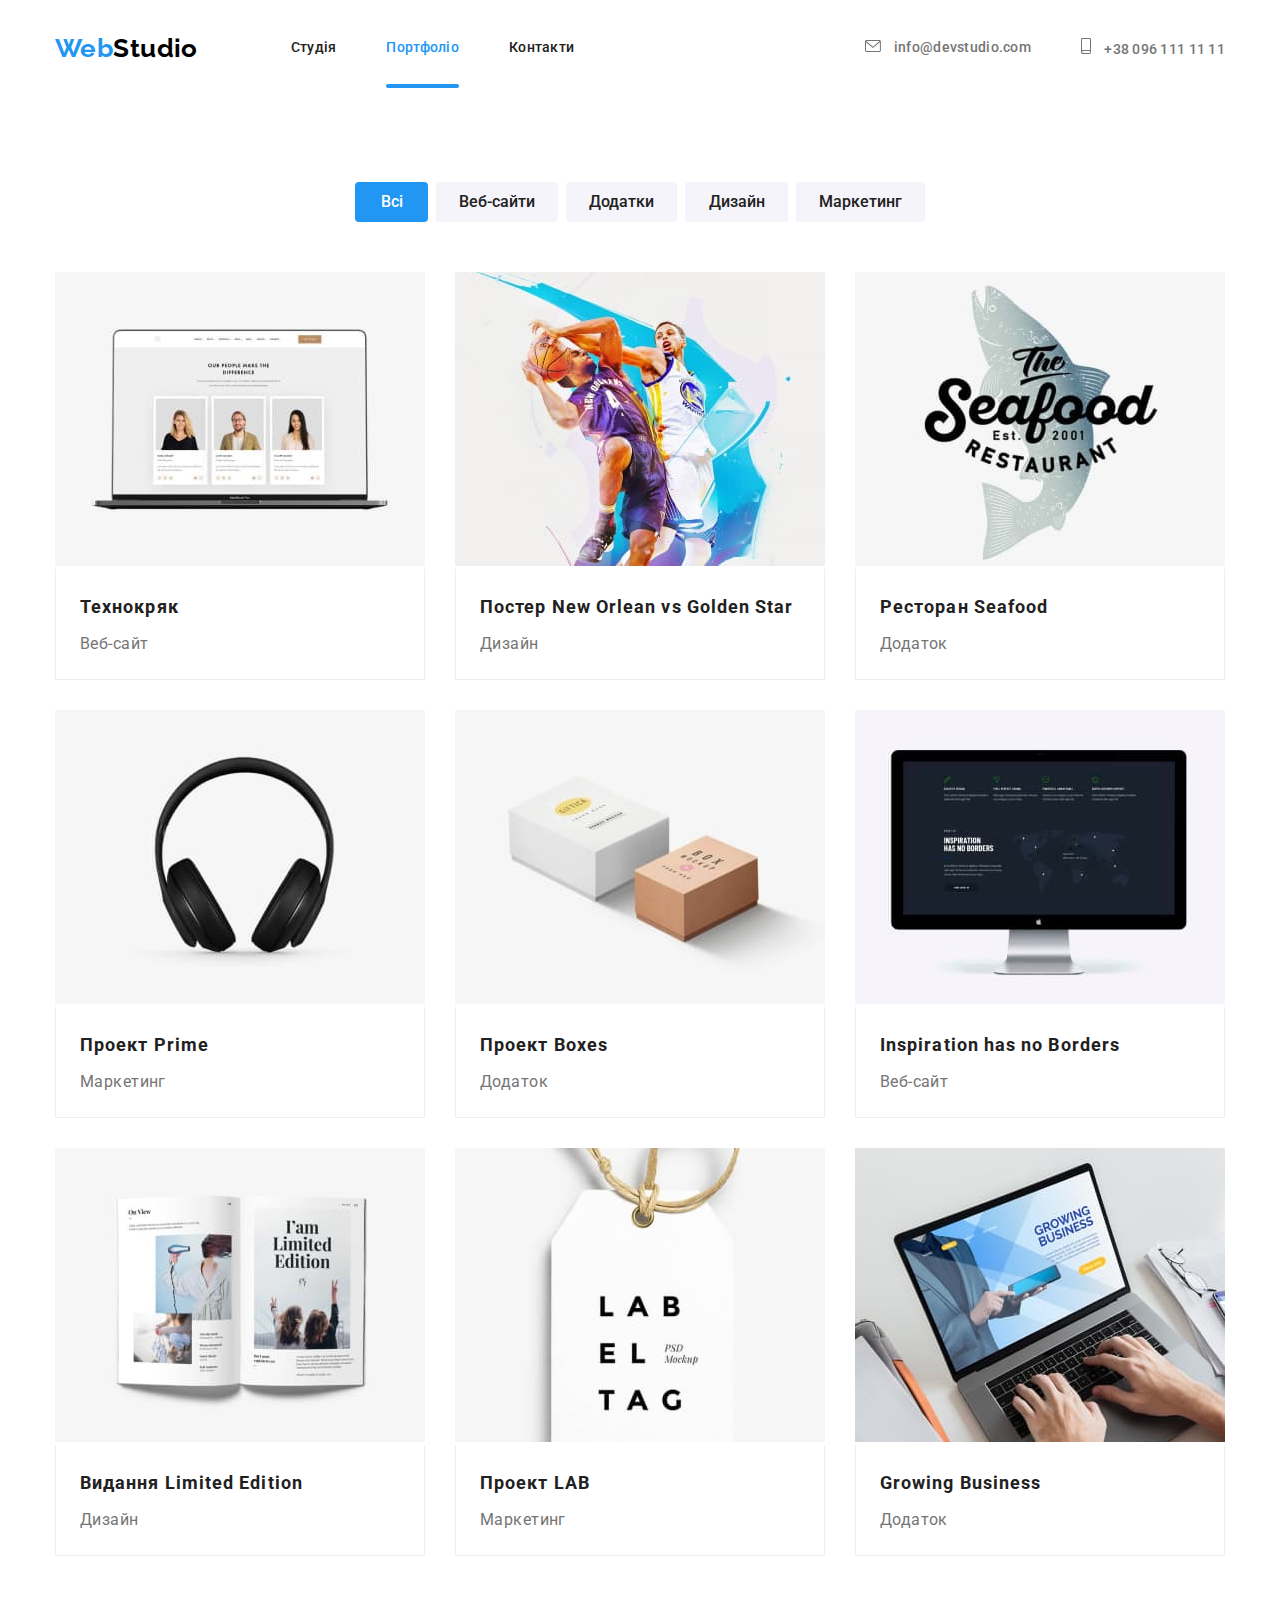
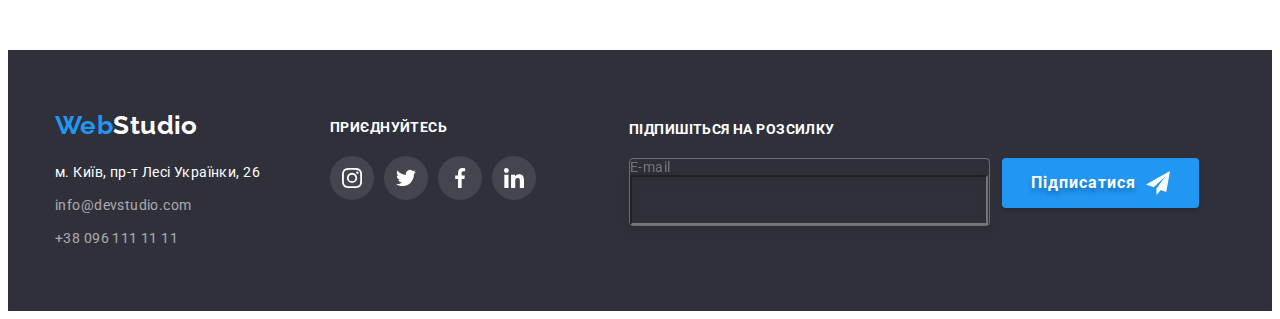
==== portfolio.html @ 0f2f39f7 "add 07_22_07_22" ====
<!DOCTYPE html>
<html lang="uk">
<head>
    <meta charset="UTF-8">
    <meta http-equiv="X-UA-Compatible" content="IE=edge">
    <meta name="viewport" content="width=device-width, initial-scale=1.0">
    <meta name="description" content="Работы нашей веб-студии">
    <title>Портфолiо</title>
    <link rel="preconnect" href="https://fonts.googleapis.com">
    <link rel="preconnect" href="https://fonts.gstatic.com" crossorigin>
    <link href="https://fonts.googleapis.com/css2?family=Raleway:wght@700&family=Roboto:wght@400;500;700;900&display=swap"
        rel="stylesheet">
    <link rel="stylesheet" href="https://cdnjs.cloudflare.com/ajax/libs/modern-normalize/1.1.0/modern-normalize.min.css"
        integrity="sha512-wpPYUAdjBVSE4KJnH1VR1HeZfpl1ub8YT/NKx4PuQ5NmX2tKuGu6U/JRp5y+Y8XG2tV+wKQpNHVUX03MfMFn9Q=="
        crossorigin="anonymous" referrerpolicy="no-referrer" />
    <link rel="stylesheet" href="./css/styles.css">
</head>

<body>
    <!--header-->
    <header class="page-header">
        <!-- Nav -->
        <div class="header-container container main-nav">
            <nav class="main-nav">
                <a href="./index.html" class="logo">Web<span class="accent">Studio</span></a>
                <ul class="site list">
                    <li class="nav-item"><a href="./index.html" class="nav-link">Студія</a></li>
                    <li class="nav-item"><a href="" class="nav-link current">Портфоліо</a></li>
                    <li class="nav-item"><a href="" class="nav-link">Контакти</a></li>
                </ul>
            </nav>
            <ul class="contact list">
                <li class="contact-item">
                    <a href="mailto:info@devstudio.com" class="contact-link">
                        <svg class="icon-envelope" width="16" height="12">
                            <use href="./image/icons.svg#envelope"></use>
                        </svg>
                        info@devstudio.com
                    </a>
                </li>
                <li class="contact-item">
                    <a href="tel:+380961111111" class="contact-link">
                        <svg class="icon-smartphone" width="10" height="16">
                            <use href="./image/icons.svg#smartphone"></use>
                        </svg>
                        +38 096 111 11 11
                    </a>
                </li>
            </ul>
        </div>
    </header>
    <!--main-->
    <main>
        <section class="section projects">
            <div class="container">
            <h1 class="section__title visually-hidden">Hаші проекти</h1>
            <!--filter-->
            <ul class="project-filter list">
                <li class="button-item">
                    <button class="primary-button" type="button">Всі</button>
                </li>
                <li class="button-item">
                    <button class="secondary-button" type="button">Веб-сайти</button>
                </li>
                <li class="button-item">
                    <button class="secondary-button" type="button">Додатки</button>
                </li>
                <li class="button-item">
                    <button class="secondary-button" type="button">Дизайн</button>
                </li>
                <li class="button-item">
                    <button class="secondary-button" type="button">Маркетинг</button>
                </li>
            </ul>
            <!--our projects-->
            <ul class="project list">
                <li class="project-item">
                    <div class="project-item-trum">                        
                        <img src="./image/project1.jpg" alt="project1" width="370" height="294">
                        <p class="project-item-overlay">Ресурс пропонує комплексні пропозиції з різним рівнем функціоналу та сервісів. Все це
                            дозволить відвідувачу отримати
                            вичерпні відомості про компанію чи приватну особу.</p>
                    </div>                    
                    <div class="project-content">
                        <h2 class="project-name">Технокряк</h2>
                        <p class="project-position">Веб-сайт</p>
                    </div>
                </li>
                <li class="project-item">
                    <div class="project-item-trum">
                    <img src="./image/project2.jpg" alt="project2" width="370" height="294">
                    <p class="project-item-overlay">Ресурс пропонує комплексні пропозиції з різним рівнем функціоналу та сервісів. Все це
                        дозволить відвідувачу отримати
                        вичерпні відомості про компанію чи приватну особу.</p>
                    </div>
                    <div class="project-content">
                        <h2 class="project-name">Постер New Orlean vs Golden Star</h2>
                        <p class="project-position">Дизайн</p>
                    </div>
                </li>
                <li class="project-item">
                    <div class="project-item-trum">
                    <img src="./image/project3.jpg" alt="project3" width="370" height="294">
                    <p class="project-item-overlay">Ресурс пропонує комплексні пропозиції з різним рівнем функціоналу та сервісів. Все це
                        дозволить відвідувачу отримати
                        вичерпні відомості про компанію чи приватну особу.</p>
                    </div>
                    <div class="project-content">
                        <h2 class="project-name">Ресторан Seafood</h2>
                        <p class="project-position">Додаток</p>
                    </div>
                </li>
                <li class="project-item">
                    <div class="project-item-trum">
                    <img src="./image/project4.jpg" alt="project4" width="370" height="294">
                    <p class="project-item-overlay">Ресурс пропонує комплексні пропозиції з різним рівнем функціоналу та сервісів. Все це
                        дозволить відвідувачу отримати
                        вичерпні відомості про компанію чи приватну особу.</p>
                    </div>
                    <div class="project-content">
                        <h2 class="project-name">Проект Prime</h2>
                        <p class="project-position">Маркетинг</p>
                    </div>
                </li>
                <li class="project-item">
                    <div class="project-item-trum">
                    <img src="./image/project5.jpg" alt="project5" width="370" height="294">
                    <p class="project-item-overlay">Ресурс пропонує комплексні пропозиції з різним рівнем функціоналу та сервісів. Все це
                        дозволить відвідувачу отримати
                        вичерпні відомості про компанію чи приватну особу.</p>
                    </div>
                    <div class="project-content">
                        <h2 class="project-name">Проект Boxes</h2>
                        <p class="project-position">Додаток</p>
                    </div>
                </li>
                <li class="project-item">
                    <div class="project-item-trum">
                    <img src="./image/project6.jpg" alt="project6" width="370" height="294">
                    <p class="project-item-overlay">Ресурс пропонує комплексні пропозиції з різним рівнем функціоналу та сервісів. Все це
                        дозволить відвідувачу отримати
                        вичерпні відомості про компанію чи приватну особу.</p>
                    </div>
                    <div class="project-content">
                        <h2 class="project-name">Inspiration has no Borders</h2>
                        <p class="project-position">Веб-сайт</p>
                    </div>
                </li>
                <li class="project-item">
                    <div class="project-item-trum">
                    <img src="./image/project7.jpg" alt="project7" width="370" height="294">
                    <p class="project-item-overlay">Ресурс пропонує комплексні пропозиції з різним рівнем функціоналу та сервісів. Все це
                        дозволить відвідувачу отримати
                        вичерпні відомості про компанію чи приватну особу.</p>
                    </div>
                    <div class="project-content">
                        <h2 class="project-name">Видання Limited Edition</h2>
                        <p class="project-position">Дизайн</p>
                    </div>
                </li>
                <li class="project-item">
                    <div class="project-item-trum">
                    <img src="./image/project8.jpg" alt="project8" width="370" height="294">
                    <p class="project-item-overlay">Ресурс пропонує комплексні пропозиції з різним рівнем функціоналу та сервісів. Все це
                        дозволить відвідувачу отримати
                        вичерпні відомості про компанію чи приватну особу.</p>
                    </div>
                    <div class="project-content">
                        <h2 class="project-name">Проект LAB</h2>
                        <p class="project-position">Маркетинг</p>
                    </div>
                </li>
                <li class="project-item">
                    <div class="project-item-trum">
                    <img src="./image/project9.jpg" alt="project9" width="370" height="294">
                    <p class="project-item-overlay">Ресурс пропонує комплексні пропозиції з різним рівнем функціоналу та сервісів. Все це
                        дозволить відвідувачу отримати
                        вичерпні відомості про компанію чи приватну особу.</p>
                    </div>
                    <div class="project-content">
                        <h2 class="project-name">Growing Business</h2>
                        <p class="project-position">Додаток</p>
                    </div>
                </li>
            </ul>
            </div>
        </section>
    </main>
    <!--footer-->
    <footer class="footer">
        <div class="container footer-content">
            <div class="address-aside">
                <a href="./index.html" class="logo">Web<span class="accent current">Studio</span></a>
                <address class="address-info">
                    <ul class="address list">
                        <li class="address-item"><a href="https://goo.gl/maps/piqngm7oDQpEDh6u6" class="address-link"
                                target="_blank" rel="noopener nofollow noreferrer">м. Київ, пр-т Лесі Українки, 26</a></li>
                        <li class="address-item"><a href="mailto:info@devstudio.com"
                                class="address-link current">info@devstudio.com</a>
                        </li>
                        <li class="address-item"><a href="tel:+380961111111" class="address-link current">+38 096 111 11
                                11</a></li>
                    </ul>
                </address>
            </div>
            <div class="cummon">
                <h2 class="cummon-name">приєднуйтесь</h2>
                <ul class="cummon-social list">
                    <li class="cummon-social-item">
                        <a class="cummon-social-link" href="">
                            <svg class="cummon-social-icon" width="20" height="20">
                                <use href="./image/icons.svg#instagram"></use>
                            </svg>
                        </a>
                    </li>
                    <li class="cummon-social-item">
                        <a class="cummon-social-link" href="">
                            <svg class="cummon-social-icon" width="20" height="20">
                                <use href="./image/icons.svg#twitter"></use>
                            </svg>
                        </a>
                    </li>
                    <li class="cummon-social-item">
                        <a class="cummon-social-link" href="">
                            <svg class="cummon-social-icon" width="20" height="20">
                                <use href="./image/icons.svg#facebook"></use>
                            </svg>
                        </a>
                    </li>
                    <li class="cummon-social-item">
                        <a class="cummon-social-link" href="">
                            <svg class="cummon-social-icon" width="20" height="20">
                                <use href="./image/icons.svg#linkedin"></use>
                            </svg>
                        </a>
                    </li>
                </ul>
            </div>
            <div class="news-subscription-form">
                <h2 class="news-subscription-title">Підпишіться на розсилку</h2>
                <div class="news-subscription-area">
                    <label class="news-subscription-field">
                        <span class="news-subscription-name">E-mail</span>
                        <input class="news-subscription-input" type="text" name="user-mail" placeholder=" " required>
                    </label>
                    <button class="news-subscription-btn" type="submit">Підписатися
                        <svg class="news-subscription-icon" width="24" height="24">
                            <use href="./image/icons.svg#send"></use>
                        </svg>
                    </button>
                </div>
            </div>
        </div>
    </footer>
</body>

</html>
---- css/styles.css ----
/* цвет основного текста #757575 */
/* вторичный цвет #212121*/
/* акцент #2196F3 */

/* белый #FFFFFF */
/* белый вторичный rgba(255, 255, 255, 0.6) */

/* первичный шрифт Roboto 400 500 700 900 */
/* вторичный шрифт Raleway 700*/


:root {
    --primari-text-color: #757575;
    --title-text-color: #212121;
    --accent-color: #2196F3;
    --primary-white-color: #FFFFFF;
    --secondary-white-color: rgba(255, 255, 255, 0.6);
    --anim-slov: 250ms cubic-bezier(0.4, 0, 0.2, 1);
}

body {
    background-color: var(--primary-white-color);
    color: var(--primari-text-color);

    font-family: Roboto, sans-serif;
    font-size: 14px;
    letter-spacing: 0.03em;
}

html {
    box-sizing: border-box;
}

*,
*::after,
*::before {
    box-sizing: inherit;
}

/* Утилиты */

.list {
    margin: 0;
    padding: 0;
    list-style: none;
}

.visually-hidden {
    position: absolute;
    width: 1px;
    height: 1px;
    margin: -1px;
    border: 0;
    padding: 0;
    white-space: nowrap;
    clip-path: inset(100%);
    clip: rect(0 0 0 0);
    overflow: hidden;
}

.container {
    margin-left: auto;
    margin-right: auto;
    width: 1200px;
    padding-left: 15px;
    padding-right: 15px;
    /* outline: 1px solid red;     */
}

.img {
    display: block;
    max-width: 100%;
    height: auto;
}        


/* Header */

/* Logo */

.logo {
    color: var(--accent-color);
    font-family: Raleway, sans-serif;
    
    font-weight: 700;
    font-size: 26px;
    line-height: 1.19;
    text-decoration: none;
}

.accent {
    color: #000000;
}

.accent.current {
    color: var(--primary-white-color); 
}

/* Nav, contact */

.main-nav {
    display: flex;
    align-items: center;
}

.site.list {
    display: flex;   
    margin-left: 93px;
}

.contact.list {
    display: flex;
    margin-left: auto;
}

.contact-item {
    display: flex;
    align-items: center;
}

.site.list .nav-item + .nav-item,
.contact.list .contact-item + .contact-item {
    margin-left: 50px;
}

/* .site.list .nav-item:not(:last-child) {
    margin-right: 50px;
} */

.nav-link {
    display: block;
    position: relative;
    color: var(--title-text-color);
    
    font-weight: 500;
    line-height: 1.14;
    letter-spacing: 0.02em;
    text-decoration: none;

    padding-top: 32px;
    padding-bottom: 32px;
}

.nav-link.current {
    color: var(--accent-color);

    transition: color var(--anim-slov);
}

.nav-link.current::after {
    position: absolute;
    content: "";
    display: block;

    width: 100%;
    height: 4px;
    left: 0;
    bottom: 0;
    background-color: var(--accent-color);
    border-radius: 4px;
}

.contact-link {
    color: var(--primari-text-color);
    font-weight: 500;
    line-height: 1.14;
    letter-spacing: 0.02em;
    text-decoration: none;

    transition: color var(--anim-slov);
}

.icon-envelope {
    display: inline-block;
    fill: currentColor;
    margin-right: 10px;
}

.icon-smartphone {
    display: inline-block;
    fill: currentColor;
    margin-right: 10px;
}

.nav-link:hover,
.nav-link:focus,
.contact-link:hover,
.contact-link:focus {
    color: var(--accent-color);
} 


/* Styles from index.html */
/* Hero */

.hero {
    padding: 200px 0;
}

.hero__title {
    margin-top: 0;
    margin-bottom: 30px;
    margin-left: auto;
    margin-right: auto;
    width: 696px;
    text-align: center;

    color: var(--primary-white-color);   
    font-weight: 900;
    font-size: 44px;
    line-height: 1.36;
    
    letter-spacing: 0.06em;
    text-transform: uppercase;
}

.hero__overlay {
    max-width: 1600px;
    height: 600px;
    margin-left: auto;
    margin-right: auto;
    background-image: url("../image/overlay.png"), url("../image/hero.jpg"), url("../image/bg.png");
    border: 1px solid #000000;
    box-shadow: 0px 4px 4px rgba(0, 0, 0, 0.25);
}

.hero__btn {
    margin-left: auto;
    margin-right: auto;
    border-radius: 4px;
    padding: 10px 32px;
    border: 1px solid transparent;

    background-color: var(--accent-color);
    color: var(--primary-white-color);
    font-family: inherit;
    cursor: pointer;

    font-weight: 700;
    font-size: 16px;
    line-height: 1.88;
    display: flex;
    align-items: center;
    letter-spacing: 0.06em;
}

/* Sections */

.section {
    padding-top: 94px;
    padding-bottom: 94px;
}

.section__title {
    margin-top: 0;
    margin-bottom: 50px;
    color: var(--title-text-color);

    font-weight: 700;
    font-size: 36px;
    line-height: 1.17;
    text-align: center;
}

/* Features */

.feature__list {
    display: flex;
    gap: 30px;
}

.feature__list-item {
    width: calc((100% - 3 * 30px) / 4);
}

.feature__list-card {
    background-color: #F5F4FA;
    border-radius: 4px;
    width: 270px;
    height: 120px;
    display: flex;
    justify-content: center;
    align-items: center;    
}

.feature__list-name {
    margin: 0;
    margin-top: 30px;
    margin-bottom: 10px;
        
    color: var(--title-text-color);
    
    font-size: 14px;
    line-height:1.14;
    text-transform: uppercase;
}

.feature__list-text {
    margin-top: 0;
    margin-bottom: 0;

    line-height: 1.71;
}

/* Our work */

.works {
    padding-top: 0;
}

.works__list {
    display: flex;
}

.works__list-item {
    position: relative;
    overflow: hidden;
    width: 370px;
    margin-right: 30px;
}

.works__list-item:nth-child(3n) {
    margin-right: 0;
}

.works__list-label {
    position: absolute;
    font-weight: 700;
    font-size: 14px;
    text-align: center;
    letter-spacing: 0.03em;
    text-transform: uppercase;
    color: var(--primary-white-color);

    background-color: rgba(47, 48, 58, 0.8);
    padding-top: 27px;
    padding-bottom: 27px;


    margin: 0;
    bottom: 0;
    left: 0;
    width: 100%;
}

/* Our team */

.teams__list-item {
    background-color: var(--primary-white-color);
}

.teams__list-cards {
    box-shadow: 0px 1px 3px rgba(0, 0, 0, 0.12), 0px 1px 1px rgba(0, 0, 0, 0.14), 0px 2px 1px rgba(0, 0, 0, 0.2);
    border-radius: 0px 0px 4px 4px;
    padding-top: 30px;
    padding-bottom: 30px;
}

.teams {
    background-color: #F5F4FA;
}

.teams__list {
    display: flex;
    gap: 30px;
}

.teams__list-item {
    width:calc((100% - 3 * 30px) / 4);
    /* margin-right: 30px; */
}

/* .teams__list-item:nth-child(4n) {
    margin-right: 0;
} */

.card__name {
    margin-top: 0;
    margin-bottom: 10px;

    color: var(--title-text-color);

    font-weight: 500;
    font-size: 16px;
    line-height: 1.19;
    text-align: center;
}

.card__description {
    margin-top: 0;
    margin-bottom: 0;

    font-size: 16px;
    line-height: 1.19;
    text-align: center;
}

.card__social-list {
    display: flex;
    margin-top: 16px;
    margin-left: 32px;
    margin-right: 32px;
}

.card__social-item {
    margin-right: 10px;
}

.card__social-item:nth-child(4n) {
    margin-right: 0;
}

.card__social-link {
    display: inline-flex;
    align-items: center;
    justify-content: center;

    width: 44px;
    height: 44px;

    background-color: var(--primary-white-color);
    border-radius: 50%;
    fill: #AFB1B8;

    transition: fill var(--anim-slov),
        background-color var(--anim-slov);
}

.card__social-link:hover {
    background-color: var(--accent-color);
    fill: var(--primary-white-color);
}

.card__social--icon {
    display: inline-block;
    flex-shrink: 0;
}


/* Our clients */

.clients__list {
    display: flex;
    gap: 30px;
}

.clients__list-item {
    display: flex;
    align-items: center;
    justify-content: center;

    width: 170px;
    height: 92px;
    fill: #AFB1B8;

    border: 1px solid rgba(175, 177, 184, 1);
    border-radius: 4px;

    transition: fill var(--anim-slov),
        border var(--anim-slov);
}

.clients__list-item:hover {
    fill: var(--accent-color);
    border: 1px solid var(--accent-color);
}


/*  */
/* Our projects */

/* Button projects */

.project-filter {
    display: flex;
    justify-content: center;
    margin-bottom: 50px;
}

.button-item {
    margin-left: 8px;
}

.button-item:first-child {
    margin-left: 0;
}

.primary-button {
    border-radius: 4px;
    padding: 6px 22px;
    min-width: 73px;
    border: 1px solid transparent;

    background-color: var(--accent-color);
    color: var(--primary-white-color);
    font-family: inherit;
    cursor: pointer;
        
    font-weight: 500;
    font-size: 16px;
    line-height: 1.62;
    text-align: center;
}

.secondary-button {
    border-radius: 4px;
    padding: 6px 22px;
    min-width: 103px;
    border: 1px solid transparent;
    
    background-color: #F5F4FA;
    color: var(--title-text-color);
    font-family: inherit;
    cursor: pointer;
        
    font-weight: 500;
    font-size: 16px;
    line-height: 1.62;
    text-align: center;

    transition: color var(--anim-slov),
        background-color var(--anim-slov),
        box-shadow var(--anim-slov);
}

.secondary-button:hover,
.secondary-button:focus {
    background-color: var(--accent-color);
    color: var(--primary-white-color);
    box-shadow: 0px 4px 4px rgba(0, 0, 0, 0.25);
}

/* Projects */

.project {
    display: flex;
    flex-wrap: wrap;

    background-color: var(--primary-white-color);
}

/* calc((100% - кол-во маржинов в строке * значение маржина) / кол-во элементов в строке) */

.project-item {
    width: calc((100% - 2 * 30px) / 3);
    margin-right: 30px;
    margin-bottom: 30px;

    transition: color var(--anim-slov);
}

/* Альтернатива */
/* .project-item {
    width: 370px;
    margin-right: 30px;
    margin-bottom: 30px;
} */

.project-item:nth-child(3n) {
    margin-right: 0;
}

.project-item:nth-last-child(-n + 3) {
    margin-bottom: 0;
}

/* Альтернатива */
/* .project-item:not(:nth-child(3)) {
    margin-right: 30px;
}
или
.project-item:not(:nth-last-child(-n + 3)) {
    margin-right: 30px;
} */

.project-item-trum {
    position: relative;
    overflow: hidden;
}

.project-item-overlay {
    position: absolute;
    bottom: 0;
    left: 0;
    width: 100%;
    height: 100%;
    background-color: rgba(33, 150, 243, 0.9);;
    margin: 0;
    padding: 63px 24px;


    font-size: 18px;
    line-height: 1.56;
    letter-spacing: 0.03em;
    color: var(--primary-white-color);

    transform: translatey(100%);
    transition: transform var(--anim-slov);
}

.project-item:hover .project-item-overlay,
.project-item:focus .project-item-overlay {
    cursor: pointer;
    transform: translate(0);
}

.project-item:hover,
.project-item:focus {
    box-shadow: 0px 1px 1px rgba(0, 0, 0, 0.12),
        0px 4px 4px rgba(0, 0, 0, 0.06),
        1px 4px 6px rgba(0, 0, 0, 0.16);
}

.project-content {
    border: 1px solid #EEEEEE;
    border-top: transparent;
    padding: 20px 24px;
}

.project-name {
    margin-top: 0;
    margin-bottom: 4px;

    color: var(--title-text-color);
    font-size: 18px;
    line-height: 2;
    letter-spacing: 0.06em;
}

.project-position {
    margin-top: 0;
    margin-bottom: 0;

    font-size: 16px;
    line-height: 1.88;
}


/* footer */

.footer {
    padding-top: 60px;
    padding-bottom: 60px;

    background-color: #2F303A;
}

.footer-content {
    display: flex;
    align-items: stretch;
}

.address-info {
    margin-top: 20px;
    font-style: normal;
}

.address-item {
    margin-bottom: 9px;
}

.address-item:last-child {
    margin-bottom: 0;
}

.address-link {
    color: var(--primary-white-color);

    line-height: 1.71;
    font-style: normal;
    text-decoration: none;
}

.address-link.current {
    color: var(--secondary-white-color);

    transition: color var(--anim-slov);
}

.address-link.current:hover,
.address-link.current:focus {
    color: var(--accent-color);
}

/* присоединяйтесь */

.cummon {
    margin-top: 10px;
    margin-left: 70px;
    width: 206px;
    height: 80px;
}

.cummon-name {
    font-weight: 700;
    font-size: 14px;
    line-height: 1.14;
    letter-spacing: 0.03em;
    text-transform: uppercase;

    color: var(--primary-white-color);

    margin-top: 0;
    margin-bottom: 20px;
}

.cummon-social {
    display: flex;
    /* margin-top: 16px;
    margin-left: 32px;
    margin-right: 32px; */
}

.cummon-social-item {
    margin-right: 10px;
}

.cummon-social-item:nth-child(4n) {
    margin-right: 0;
}

.cummon-social-link {
    display: flex;
    align-items: center;
    justify-content: center;
    width: 44px;
    height: 44px;
    background-color: rgba(255, 255, 255, 0.1);
    border-radius: 50%;
    fill: var(--primary-white-color);

    transition: background-color var(--anim-slov);
}

.cummon-social-icon {
    display: inline-block;
    flex-shrink: 0;
}

.cummon-social-link:hover,
.cummon-social-link:focus {
    background-color: var(--accent-color);
}

.news-subscription-form {
    margin-top: 12px;
    margin-left: 93px;
    width: 570px;
    height: 86px;
}

.news-subscription-title {
    margin-top: 0px;
    margin-bottom: 20px;
    font-weight: 700;
    font-size: 14px;
    line-height: 1.14;
    letter-spacing: 0.03em;
    text-transform: uppercase;
    
    color: var(--primary-white-color);
}

.news-subscription-area {
    display: flex;
    gap: 12px;
}

.news-subscription-field {
    position: relative;
    margin: 0;
    border: 1px solid rgba(255, 255, 255, 0.3);
    filter: drop-shadow(0px 4px 4px rgba(0, 0, 0, 0.15));
    border-radius: 4px;
}

/* .news-subscription-name {
    position: absolute;
    top: 15px;
    left: 16px;
    display: flex;
    align-items: center;

    font-weight: 400;
    font-size: 16px;
    line-height: 1.25;
    letter-spacing: 0.03em;
    
    color: rgba(255, 255, 255, 0.6);
} */

.news-subscription-input {
    width: 358px;
    height: 50px;
    background-color: transparent;
    padding-left: 16px;
    outline: transparent;
    color: rgba(255, 255, 255, 0.6);
    
}

.news-subscription-btn {
    display: flex;
    align-items: center;
    text-align: center;
    font-family: inherit;
    cursor: pointer;
    pointer-events: initial;
    height: 50px;

    font-style: normal;
    font-weight: 700;
    font-size: 16px;
    line-height: 1.88;
    text-align: center;
    letter-spacing: 0.06em;
    border: 1px solid #000000;
    text-shadow: 0px 4px 4px rgba(0, 0, 0, 0.25);
    
    color: var(--primary-white-color);
    background-color: var(--accent-color);
    
    border: 1px solid transparent;
    box-shadow: 0px 4px 4px rgba(0, 0, 0, 0.15);
    border-radius: 4px;

    gap: 10px;
    padding: 10px 28px;
}

/* Modal window */
.backdrop {
    position: fixed;
    top: 0;
    left: 0;
    width: 100%;
    height: 100%;
    background-color: rgba(0, 0, 0, 0.25);

    z-index: 100;
    opacity: 1;
    /* visibility: visible; */
    pointer-events: initial;

    transform: translate(-50% -50%) scale(1);
    transition: all transform 250ms cubic-bezier(0.4, 0, 0.2, 1);
}

.backdrop.is-hidden {
    opacity: 0;
    /* visibility: hidden; */
    pointer-events: none;
}

.modal {
    position: absolute;
    top: 50%;
    left: 50%;
    min-height: 581px;
    min-width: 528px;
    padding: 15px;
    background-color: var(--primary-white-color);

    transform: translate(-50%, -50%) scale(1);
    transition: transform 250ms cubic-bezier(0.4, 0, 0.2, 1);
    /* transform: translate(-50%, -50%) scale(1);
    transition: transform var(--anim-slov); */

    border-radius: 4px 0px, 4px rgba(0, 0, 0, 0.25);
    box-shadow: 0px 4px 4px 0px #00000040;
}

.backdrop.is-hidden .modal {
    transform: translate(-50%, -50%) scale(0.2);
    transition: transform 250ms cubic-bezier(0.4, 0, 0.2, 1);
}

.modal-btn {
    position: absolute;
    top: 8px;
    right: 8px;
    width: 30px;
    height: 30px;
    align-items: center;
    justify-content: center;
    background-color: var(--primary-white-color);
    border-radius: 50%;
    border: 1px solid #0000001A;
    padding: 5px;
}

.modal-btn-icon {
    display: inline-block;
    flex-shrink: 0;
    transition: fill var(--anim-slov);
}

.modal-btn-icon:hover {
    fill: var(--accent-color);
}

label {
    display: block;
    margin: 0 auto;
}

.subscription-section-title {
    margin-top: 40px;
    margin-bottom: 12px;

    font-size: 20px;
    line-height: 1.15;
    text-align: center;
    letter-spacing: 0.03em;
    
    color: var(--title-text-color);
}

.subscription-form {
    width: 528px;
    height: 581px;
}

.subscription-form-group {
    width: 448px;
    height: 342px;
    margin-left: 40px;
    margin-right: 40px;
    margin-bottom: 20px;
}

.subscription-form-field {
    position: relative;
    display: flex;
    flex-direction: column;
    margin-bottom: 10px;
}

.subscription-form-field:last-child {
    margin-bottom: 0px;
}

.subscription-field-name {
    font-size: 12px;
    line-height: 1.17;
    letter-spacing: 0.01em;
    color: var(--primari-text-color);

    margin-bottom: 4px;
}

.subscription-field-input {
    display: inline-block;
    width: 100%;
    height: 40px;
    padding-left: 42px;
    font-family: inherit;

    border: 1px solid rgba(33, 33, 33, 0.2);
    border-radius: 4px;
    outline: transparent;

    transition: border var(--anim-slov);
}

/* .subscription-field-input:hover, */
.subscription-field-input:focus,
/* .subscription-field-textarea:hover, */
.subscription-field-textarea:focus {
    border: 1px solid var(--accent-color);
    border-radius: 4px;
}

/* .subscription-field-input:hover + .subscription-field-icon, */
.subscription-field-input:focus + .subscription-field-icon {
    fill: var(--accent-color);
}

.subscription-field-icon {
    position: absolute;
    display: inline-block;
    flex-shrink: 0;
    top: 29px;
    left: 12px;

    transition: fill var(--anim-slov);
}

.subscription-field-textarea {
    display: inline-block;
    resize: none;
    width: 448px;
    height: 120px;
    padding: 12px 16px;
/* 
    font-size: 12px;
    line-height: 14px;
    letter-spacing: 0.01em;
    color: rgba(117, 117, 117, 0.5); */

    border: 1px solid rgba(33, 33, 33, 0.2);
    border-radius: 4px;
    outline: transparent;

    transition: border var(--anim-slov);
}

.subscription-contract-flied {
    display: flex;
    justify-content: center;
    align-items: center;
    gap: 7px;
    margin-top: 20px;
    margin-bottom: 30px;
}

.subscription-contract-check {
    display: inline-flex;
    align-items: center;
    justify-content: center;
    width: 16px;
    height: 15px;

    outline: 2px solid #000000;
    outline-offset: -2px;
    border-radius: 2px;

    transition: outline var(--anim-slov), 
        background-color var(--anim-slov);
}

.subscription-contract-input:checked + .subscription-contract-check {
    outline: var(--accent-color);
    background-color: var(--accent-color);
}

.subscription-contract {
    line-height: 1.71;
    letter-spacing: 0.03em;
}

.subscription-contract-name {
    color: var(--accent-color);
    line-height: 1.71;
    letter-spacing: 0.03em;
}

.subscription-form-btn {
    display: flex;
    align-items: center;
    text-align: center;
    font-family: inherit;
    cursor: pointer;
    margin-bottom: 40px;
    margin-left: auto;
    margin-right: auto;

    font-style: normal;
    font-weight: 700;
    font-size: 16px;
    line-height: 1.88;
    letter-spacing: 0.06em;

    color: var(--primary-white-color);
    background-color: var(--accent-color);

    border: 1px solid transparent;
    border-radius: 4px;
    box-shadow: 0px 4px 4px 0px rgba(0, 0, 0, 0.25);
    padding: 10px 52px;
}
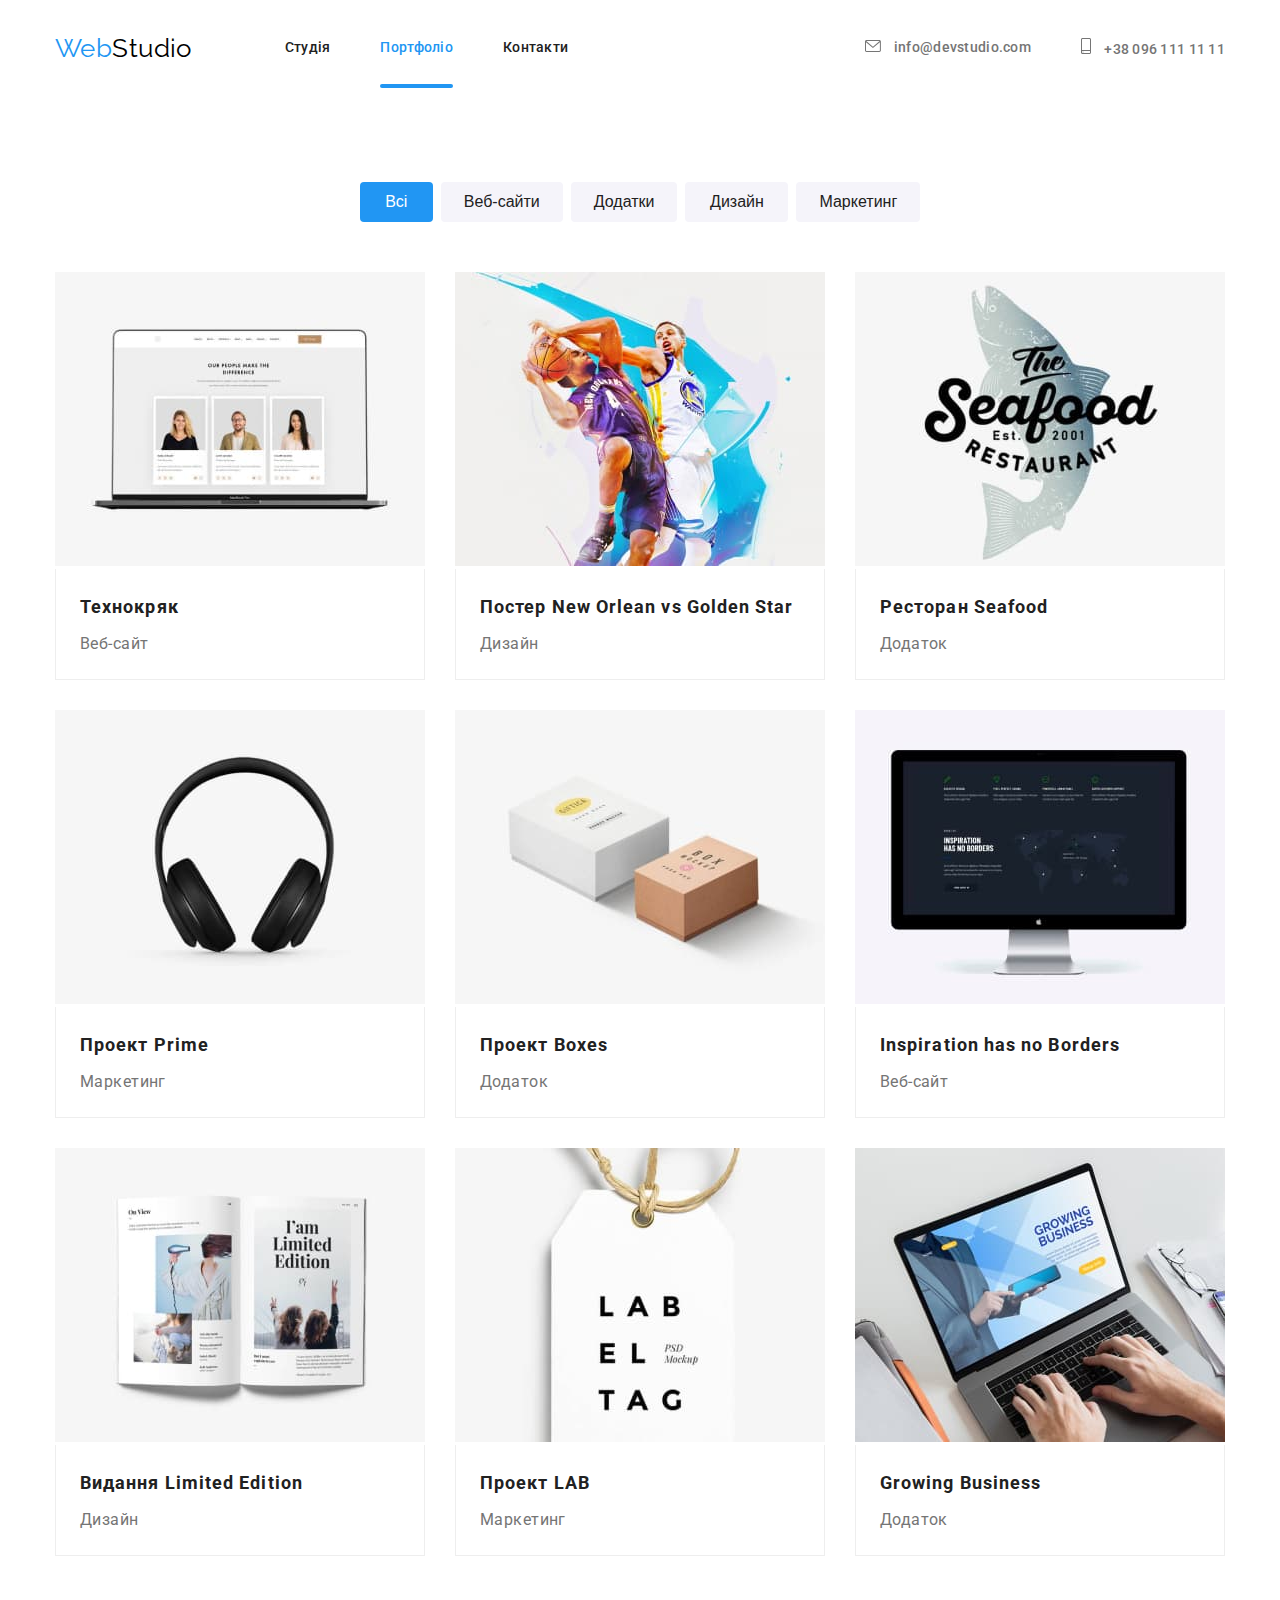
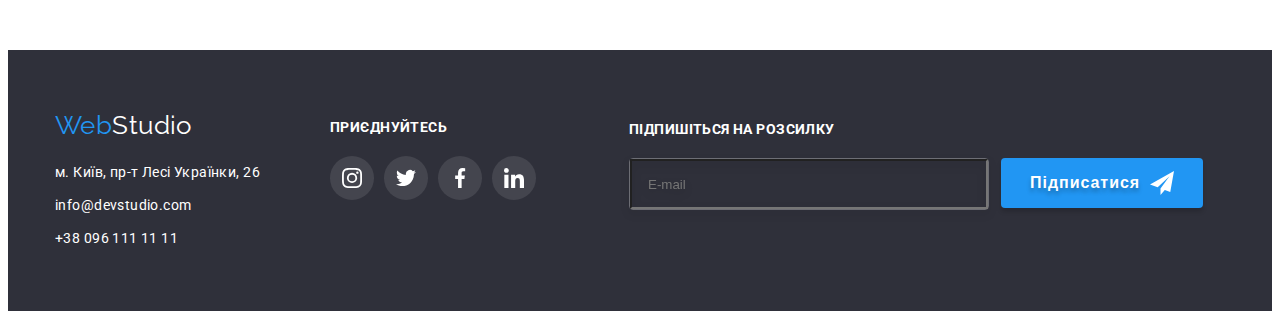
==== commit e63287d7: "add studio and portfolio on BEM" ====
--- a/portfolio.html
+++ b/portfolio.html
@@ -17,30 +17,32 @@
 </head>
 
 <body>
-    <!--header-->
-    <header class="page-header">
+    <!-- Header -->
+    <header class="header">
         <!-- Nav -->
-        <div class="header-container container main-nav">
-            <nav class="main-nav">
-                <a href="./index.html" class="logo">Web<span class="accent">Studio</span></a>
-                <ul class="site list">
-                    <li class="nav-item"><a href="./index.html" class="nav-link">Студія</a></li>
-                    <li class="nav-item"><a href="" class="nav-link current">Портфоліо</a></li>
-                    <li class="nav-item"><a href="" class="nav-link">Контакти</a></li>
+        <div class="container header__content">
+            <nav class="header__nav">
+                <a href="./index.html" class="logo">Web<span class="logo__primary">Studio</span></a>
+                <ul class="header__nav-list list">
+                    <li class="header__nav-item"><a href="./index.html" class="header__nav-link">Студія</a>
+                    </li>
+                    <li class="header__nav-item"><a href="" class="header__nav-link header__nav-link--current">Портфоліо</a></li>
+                    <li class="header__nav-item"><a href="" class="header__nav-link">Контакти</a></li>
                 </ul>
             </nav>
-            <ul class="contact list">
-                <li class="contact-item">
-                    <a href="mailto:info@devstudio.com" class="contact-link">
-                        <svg class="icon-envelope" width="16" height="12">
+            <!-- Contact -->
+            <ul class="header__contact list">
+                <li class="header__contact-item">
+                    <a href="mailto:info@devstudio.com" class="header__contact-link">
+                        <svg class="header__contact-icon" width="16" height="12">
                             <use href="./image/icons.svg#envelope"></use>
                         </svg>
                         info@devstudio.com
                     </a>
                 </li>
-                <li class="contact-item">
-                    <a href="tel:+380961111111" class="contact-link">
-                        <svg class="icon-smartphone" width="10" height="16">
+                <li class="header__contact-item">
+                    <a href="tel:+380961111111" class="header__contact-link">
+                        <svg class="header__contact-icon" width="10" height="16">
                             <use href="./image/icons.svg#smartphone"></use>
                         </svg>
                         +38 096 111 11 11
@@ -49,202 +51,206 @@
             </ul>
         </div>
     </header>
-    <!--main-->
+    <!-- Main -->
     <main>
+    <!-- Projects -->
         <section class="section projects">
             <div class="container">
             <h1 class="section__title visually-hidden">Hаші проекти</h1>
-            <!--filter-->
-            <ul class="project-filter list">
-                <li class="button-item">
-                    <button class="primary-button" type="button">Всі</button>
-                </li>
-                <li class="button-item">
-                    <button class="secondary-button" type="button">Веб-сайти</button>
-                </li>
-                <li class="button-item">
-                    <button class="secondary-button" type="button">Додатки</button>
-                </li>
-                <li class="button-item">
-                    <button class="secondary-button" type="button">Дизайн</button>
-                </li>
-                <li class="button-item">
-                    <button class="secondary-button" type="button">Маркетинг</button>
+    <!-- Button projects -->
+            <ul class="project__btn list">
+                <li class="project__btn-item">
+                    <button class="project__btn-primary" type="button">Всі</button>
+                </li>
+                <li class="project__btn-item">
+                    <button class="project__btn-secondary" type="button">Веб-сайти</button>
+                </li>
+                <li class="project__btn-item">
+                    <button class="project__btn-secondary" type="button">Додатки</button>
+                </li>
+                <li class="project__btn-item">
+                    <button class="project__btn-secondary" type="button">Дизайн</button>
+                </li>
+                <li class="project-btn-item">
+                    <button class="project__btn-secondary" type="button">Маркетинг</button>
                 </li>
             </ul>
-            <!--our projects-->
-            <ul class="project list">
-                <li class="project-item">
-                    <div class="project-item-trum">                        
+    <!-- Our projects -->
+            <ul class="project__card list">
+                <li class="project__card-item">
+                    <div class="project__card-trum">                        
                         <img src="./image/project1.jpg" alt="project1" width="370" height="294">
-                        <p class="project-item-overlay">Ресурс пропонує комплексні пропозиції з різним рівнем функціоналу та сервісів. Все це
+                        <p class="project__card-overlay">Ресурс пропонує комплексні пропозиції з різним рівнем функціоналу та сервісів. Все це
                             дозволить відвідувачу отримати
                             вичерпні відомості про компанію чи приватну особу.</p>
                     </div>                    
-                    <div class="project-content">
-                        <h2 class="project-name">Технокряк</h2>
-                        <p class="project-position">Веб-сайт</p>
-                    </div>
-                </li>
-                <li class="project-item">
-                    <div class="project-item-trum">
+                    <div class="project__card-content">
+                        <h2 class="project__card-name">Технокряк</h2>
+                        <p class="project__card-position">Веб-сайт</p>
+                    </div>
+                </li>
+                <li class="project__card-item">
+                    <div class="project__card-trum">
                     <img src="./image/project2.jpg" alt="project2" width="370" height="294">
-                    <p class="project-item-overlay">Ресурс пропонує комплексні пропозиції з різним рівнем функціоналу та сервісів. Все це
-                        дозволить відвідувачу отримати
-                        вичерпні відомості про компанію чи приватну особу.</p>
-                    </div>
-                    <div class="project-content">
-                        <h2 class="project-name">Постер New Orlean vs Golden Star</h2>
-                        <p class="project-position">Дизайн</p>
-                    </div>
-                </li>
-                <li class="project-item">
-                    <div class="project-item-trum">
+                    <p class="project__card-overlay">Ресурс пропонує комплексні пропозиції з різним рівнем функціоналу та сервісів. Все це
+                        дозволить відвідувачу отримати
+                        вичерпні відомості про компанію чи приватну особу.</p>
+                    </div>
+                    <div class="project__card-content">
+                        <h2 class="project__card-name">Постер New Orlean vs Golden Star</h2>
+                        <p class="project__card-position">Дизайн</p>
+                    </div>
+                </li>
+                <li class="project__card-item">
+                    <div class="project__card-trum">
                     <img src="./image/project3.jpg" alt="project3" width="370" height="294">
-                    <p class="project-item-overlay">Ресурс пропонує комплексні пропозиції з різним рівнем функціоналу та сервісів. Все це
-                        дозволить відвідувачу отримати
-                        вичерпні відомості про компанію чи приватну особу.</p>
-                    </div>
-                    <div class="project-content">
-                        <h2 class="project-name">Ресторан Seafood</h2>
-                        <p class="project-position">Додаток</p>
-                    </div>
-                </li>
-                <li class="project-item">
-                    <div class="project-item-trum">
+                    <p class="project__card-overlay">Ресурс пропонує комплексні пропозиції з різним рівнем функціоналу та сервісів. Все це
+                        дозволить відвідувачу отримати
+                        вичерпні відомості про компанію чи приватну особу.</p>
+                    </div>
+                    <div class="project__card-content">
+                        <h2 class="project__card-name">Ресторан Seafood</h2>
+                        <p class="project__card-position">Додаток</p>
+                    </div>
+                </li>
+                <li class="project__card-item">
+                    <div class="project__card-trum">
                     <img src="./image/project4.jpg" alt="project4" width="370" height="294">
-                    <p class="project-item-overlay">Ресурс пропонує комплексні пропозиції з різним рівнем функціоналу та сервісів. Все це
-                        дозволить відвідувачу отримати
-                        вичерпні відомості про компанію чи приватну особу.</p>
-                    </div>
-                    <div class="project-content">
-                        <h2 class="project-name">Проект Prime</h2>
-                        <p class="project-position">Маркетинг</p>
-                    </div>
-                </li>
-                <li class="project-item">
-                    <div class="project-item-trum">
+                    <p class="project__card-overlay">Ресурс пропонує комплексні пропозиції з різним рівнем функціоналу та сервісів. Все це
+                        дозволить відвідувачу отримати
+                        вичерпні відомості про компанію чи приватну особу.</p>
+                    </div>
+                    <div class="project__card-content">
+                        <h2 class="project__card-name">Проект Prime</h2>
+                        <p class="project__card-position">Маркетинг</p>
+                    </div>
+                </li>
+                <li class="project__card-item">
+                    <div class="project__card-trum">
                     <img src="./image/project5.jpg" alt="project5" width="370" height="294">
-                    <p class="project-item-overlay">Ресурс пропонує комплексні пропозиції з різним рівнем функціоналу та сервісів. Все це
-                        дозволить відвідувачу отримати
-                        вичерпні відомості про компанію чи приватну особу.</p>
-                    </div>
-                    <div class="project-content">
-                        <h2 class="project-name">Проект Boxes</h2>
-                        <p class="project-position">Додаток</p>
-                    </div>
-                </li>
-                <li class="project-item">
-                    <div class="project-item-trum">
+                    <p class="project__card-overlay">Ресурс пропонує комплексні пропозиції з різним рівнем функціоналу та сервісів. Все це
+                        дозволить відвідувачу отримати
+                        вичерпні відомості про компанію чи приватну особу.</p>
+                    </div>
+                    <div class="project__card-content">
+                        <h2 class="project__card-name">Проект Boxes</h2>
+                        <p class="project__card-position">Додаток</p>
+                    </div>
+                </li>
+                <li class="project__card-item">
+                    <div class="project__card-trum">
                     <img src="./image/project6.jpg" alt="project6" width="370" height="294">
-                    <p class="project-item-overlay">Ресурс пропонує комплексні пропозиції з різним рівнем функціоналу та сервісів. Все це
-                        дозволить відвідувачу отримати
-                        вичерпні відомості про компанію чи приватну особу.</p>
-                    </div>
-                    <div class="project-content">
-                        <h2 class="project-name">Inspiration has no Borders</h2>
-                        <p class="project-position">Веб-сайт</p>
-                    </div>
-                </li>
-                <li class="project-item">
-                    <div class="project-item-trum">
+                    <p class="project__card-overlay">Ресурс пропонує комплексні пропозиції з різним рівнем функціоналу та сервісів. Все це
+                        дозволить відвідувачу отримати
+                        вичерпні відомості про компанію чи приватну особу.</p>
+                    </div>
+                    <div class="project__card-content">
+                        <h2 class="project__card-name">Inspiration has no Borders</h2>
+                        <p class="project__card-position">Веб-сайт</p>
+                    </div>
+                </li>
+                <li class="project__card-item">
+                    <div class="project__card-trum">
                     <img src="./image/project7.jpg" alt="project7" width="370" height="294">
-                    <p class="project-item-overlay">Ресурс пропонує комплексні пропозиції з різним рівнем функціоналу та сервісів. Все це
-                        дозволить відвідувачу отримати
-                        вичерпні відомості про компанію чи приватну особу.</p>
-                    </div>
-                    <div class="project-content">
-                        <h2 class="project-name">Видання Limited Edition</h2>
-                        <p class="project-position">Дизайн</p>
-                    </div>
-                </li>
-                <li class="project-item">
-                    <div class="project-item-trum">
+                    <p class="project__card-overlay">Ресурс пропонує комплексні пропозиції з різним рівнем функціоналу та сервісів. Все це
+                        дозволить відвідувачу отримати
+                        вичерпні відомості про компанію чи приватну особу.</p>
+                    </div>
+                    <div class="project__card-content">
+                        <h2 class="project__card-name">Видання Limited Edition</h2>
+                        <p class="project__card-position">Дизайн</p>
+                    </div>
+                </li>
+                <li class="project__card-item">
+                    <div class="project__card-trum">
                     <img src="./image/project8.jpg" alt="project8" width="370" height="294">
-                    <p class="project-item-overlay">Ресурс пропонує комплексні пропозиції з різним рівнем функціоналу та сервісів. Все це
-                        дозволить відвідувачу отримати
-                        вичерпні відомості про компанію чи приватну особу.</p>
-                    </div>
-                    <div class="project-content">
-                        <h2 class="project-name">Проект LAB</h2>
-                        <p class="project-position">Маркетинг</p>
-                    </div>
-                </li>
-                <li class="project-item">
-                    <div class="project-item-trum">
+                    <p class="project__card-overlay">Ресурс пропонує комплексні пропозиції з різним рівнем функціоналу та сервісів. Все це
+                        дозволить відвідувачу отримати
+                        вичерпні відомості про компанію чи приватну особу.</p>
+                    </div>
+                    <div class="project__card-content">
+                        <h2 class="project__card-name">Проект LAB</h2>
+                        <p class="project__card-position">Маркетинг</p>
+                    </div>
+                </li>
+                <li class="project__card-item">
+                    <div class="project__card-trum">
                     <img src="./image/project9.jpg" alt="project9" width="370" height="294">
-                    <p class="project-item-overlay">Ресурс пропонує комплексні пропозиції з різним рівнем функціоналу та сервісів. Все це
-                        дозволить відвідувачу отримати
-                        вичерпні відомості про компанію чи приватну особу.</p>
-                    </div>
-                    <div class="project-content">
-                        <h2 class="project-name">Growing Business</h2>
-                        <p class="project-position">Додаток</p>
+                    <p class="project__card-overlay">Ресурс пропонує комплексні пропозиції з різним рівнем функціоналу та сервісів. Все це
+                        дозволить відвідувачу отримати
+                        вичерпні відомості про компанію чи приватну особу.</p>
+                    </div>
+                    <div class="project__card-content">
+                        <h2 class="project__card-name">Growing Business</h2>
+                        <p class="project__card-position">Додаток</p>
                     </div>
                 </li>
             </ul>
             </div>
         </section>
     </main>
-    <!--footer-->
+    <!-- Footer -->
+    <!-- Footer contacts -->
     <footer class="footer">
-        <div class="container footer-content">
-            <div class="address-aside">
-                <a href="./index.html" class="logo">Web<span class="accent current">Studio</span></a>
-                <address class="address-info">
-                    <ul class="address list">
-                        <li class="address-item"><a href="https://goo.gl/maps/piqngm7oDQpEDh6u6" class="address-link"
-                                target="_blank" rel="noopener nofollow noreferrer">м. Київ, пр-т Лесі Українки, 26</a></li>
-                        <li class="address-item"><a href="mailto:info@devstudio.com"
-                                class="address-link current">info@devstudio.com</a>
+        <div class="container footer__contact">
+            <div class="footer__contact-aside">
+                <a href="./index.html" class="logo">Web<span class="logo__secondary">Studio</span></a>
+                <address class="footer__contact-info">
+                    <ul class="footer__contact-list list">
+                        <li class="footer__contact-item"><a href="https://goo.gl/maps/piqngm7oDQpEDh6u6"
+                                class="footer__contact-link" target="_blank" rel="noopener nofollow noreferrer">м. Київ,
+                                пр-т Лесі Українки, 26</a></li>
+                        <li class="footer__contact-item"><a href="mailto:info@devstudio.com"
+                                class="footer__contact-link footer__contact-link--current">info@devstudio.com</a>
                         </li>
-                        <li class="address-item"><a href="tel:+380961111111" class="address-link current">+38 096 111 11
-                                11</a></li>
+                        <li class="footer__contact-item"><a href="tel:+380961111111"
+                                class="footer__contact-link footer__contact-link--current">+38 096 111 11 11</a></li>
                     </ul>
                 </address>
             </div>
-            <div class="cummon">
-                <h2 class="cummon-name">приєднуйтесь</h2>
-                <ul class="cummon-social list">
-                    <li class="cummon-social-item">
-                        <a class="cummon-social-link" href="">
-                            <svg class="cummon-social-icon" width="20" height="20">
+    <!--  Footer social links -->
+            <div class="footer__join">
+                <h2 class="footer__join-name">приєднуйтесь</h2>
+                <ul class="footer__social-list list">
+                    <li class="footer__social-item">
+                        <a class="footer__social-link" href="">
+                            <svg class="footer__social-icon" width="20" height="20">
                                 <use href="./image/icons.svg#instagram"></use>
                             </svg>
                         </a>
                     </li>
-                    <li class="cummon-social-item">
-                        <a class="cummon-social-link" href="">
-                            <svg class="cummon-social-icon" width="20" height="20">
+                    <li class="footer__social-item">
+                        <a class="footer__social-link" href="">
+                            <svg class="footer__social-icon" width="20" height="20">
                                 <use href="./image/icons.svg#twitter"></use>
                             </svg>
                         </a>
                     </li>
-                    <li class="cummon-social-item">
-                        <a class="cummon-social-link" href="">
-                            <svg class="cummon-social-icon" width="20" height="20">
+                    <li class="footer__social-item">
+                        <a class="footer__social-link" href="">
+                            <svg class="footer__social-icon" width="20" height="20">
                                 <use href="./image/icons.svg#facebook"></use>
                             </svg>
                         </a>
                     </li>
-                    <li class="cummon-social-item">
-                        <a class="cummon-social-link" href="">
-                            <svg class="cummon-social-icon" width="20" height="20">
+                    <li class="footer__social-item">
+                        <a class="footer__social-link" href="">
+                            <svg class="footer__social-icon" width="20" height="20">
                                 <use href="./image/icons.svg#linkedin"></use>
                             </svg>
                         </a>
                     </li>
                 </ul>
             </div>
-            <div class="news-subscription-form">
-                <h2 class="news-subscription-title">Підпишіться на розсилку</h2>
-                <div class="news-subscription-area">
-                    <label class="news-subscription-field">
-                        <span class="news-subscription-name">E-mail</span>
-                        <input class="news-subscription-input" type="text" name="user-mail" placeholder=" " required>
+    <!--  Footer news subscription form -->
+            <div class="footer__newssub-form">
+                <h2 class="footer__newssub-title">Підпишіться на розсилку</h2>
+                <div class="footer__newssub-area">
+                    <label class="footer__newssub-field">
+                        <input class="footer__newssub-input" type="text" name="user-mail" placeholder="E-mail" required>
                     </label>
-                    <button class="news-subscription-btn" type="submit">Підписатися
-                        <svg class="news-subscription-icon" width="24" height="24">
+                    <button class="footer__newssub-btn" type="submit">Підписатися
+                        <svg class="footer__newssub-icon" width="24" height="24">
                             <use href="./image/icons.svg#send"></use>
                         </svg>
                     </button>
--- a/css/styles.css
+++ b/css/styles.css
@@ -64,7 +64,6 @@
     width: 1200px;
     padding-left: 15px;
     padding-right: 15px;
-    /* outline: 1px solid red;     */
 }
 
 .img {
@@ -82,56 +81,41 @@
     color: var(--accent-color);
     font-family: Raleway, sans-serif;
     
-    font-weight: 700;
     font-size: 26px;
     line-height: 1.19;
     text-decoration: none;
 }
 
-.accent {
+.logo__primary {
     color: #000000;
 }
 
-.accent.current {
+.logo__secondary {
     color: var(--primary-white-color); 
 }
 
-/* Nav, contact */
-
-.main-nav {
-    display: flex;
-    align-items: center;
-}
-
-.site.list {
+/* Nav, Contact */
+
+.header__content {
+    display: flex;
+}
+
+.header__nav {
+    display: flex;
+    align-items: center;
+}
+
+.header__nav-list {
     display: flex;   
     margin-left: 93px;
-}
-
-.contact.list {
-    display: flex;
-    margin-left: auto;
-}
-
-.contact-item {
-    display: flex;
-    align-items: center;
-}
-
-.site.list .nav-item + .nav-item,
-.contact.list .contact-item + .contact-item {
-    margin-left: 50px;
-}
-
-/* .site.list .nav-item:not(:last-child) {
-    margin-right: 50px;
-} */
-
-.nav-link {
+    gap: 50px;
+}
+
+.header__nav-link {
     display: block;
     position: relative;
     color: var(--title-text-color);
-    
+
     font-weight: 500;
     line-height: 1.14;
     letter-spacing: 0.02em;
@@ -141,16 +125,20 @@
     padding-bottom: 32px;
 }
 
-.nav-link.current {
+.header__nav-link:hover,
+.header__nav-link:focus {
     color: var(--accent-color);
+}
+
+.header__nav-link--current {
+    color: var(--accent-color);
 
     transition: color var(--anim-slov);
 }
 
-.nav-link.current::after {
+.header__nav-link--current::after {
     position: absolute;
     content: "";
-    display: block;
 
     width: 100%;
     height: 4px;
@@ -160,7 +148,18 @@
     border-radius: 4px;
 }
 
-.contact-link {
+.header__contact {
+    display: flex;
+    margin-left: auto;
+    gap: 50px;
+}
+
+.header__contact-item {
+    display: flex;
+    align-items: center;
+}
+
+.header__contact-link {
     color: var(--primari-text-color);
     font-weight: 500;
     line-height: 1.14;
@@ -170,27 +169,20 @@
     transition: color var(--anim-slov);
 }
 
-.icon-envelope {
-    display: inline-block;
+.header__contact-link:hover,
+.header__contact-link:focus {
+    color: var(--accent-color);
+}
+
+.header__contact-icon {
     fill: currentColor;
     margin-right: 10px;
 }
 
-.icon-smartphone {
-    display: inline-block;
-    fill: currentColor;
-    margin-right: 10px;
-}
-
-.nav-link:hover,
-.nav-link:focus,
-.contact-link:hover,
-.contact-link:focus {
-    color: var(--accent-color);
-} 
-
-
 /* Styles from index.html */
+
+/* Main */
+
 /* Hero */
 
 .hero {
@@ -302,7 +294,7 @@
     line-height: 1.71;
 }
 
-/* Our work */
+/* Our works */
 
 .works {
     padding-top: 0;
@@ -310,17 +302,13 @@
 
 .works__list {
     display: flex;
+    gap: 30px;
 }
 
 .works__list-item {
     position: relative;
     overflow: hidden;
     width: 370px;
-    margin-right: 30px;
-}
-
-.works__list-item:nth-child(3n) {
-    margin-right: 0;
 }
 
 .works__list-label {
@@ -343,38 +331,30 @@
     width: 100%;
 }
 
-/* Our team */
-
-.teams__list-item {
+/* Our teams */
+
+.team {
+    background-color: #F5F4FA;
+}
+
+.team__list {
+    display: flex;
+    gap: 30px;
+}
+
+.team__list-item {
+    width: calc((100% - 3 * 30px) / 4);
     background-color: var(--primary-white-color);
 }
 
-.teams__list-cards {
+.team__card {
     box-shadow: 0px 1px 3px rgba(0, 0, 0, 0.12), 0px 1px 1px rgba(0, 0, 0, 0.14), 0px 2px 1px rgba(0, 0, 0, 0.2);
     border-radius: 0px 0px 4px 4px;
     padding-top: 30px;
     padding-bottom: 30px;
 }
 
-.teams {
-    background-color: #F5F4FA;
-}
-
-.teams__list {
-    display: flex;
-    gap: 30px;
-}
-
-.teams__list-item {
-    width:calc((100% - 3 * 30px) / 4);
-    /* margin-right: 30px; */
-}
-
-/* .teams__list-item:nth-child(4n) {
-    margin-right: 0;
-} */
-
-.card__name {
+.team__card-name {
     margin-top: 0;
     margin-bottom: 10px;
 
@@ -386,7 +366,7 @@
     text-align: center;
 }
 
-.card__description {
+.team__card-description {
     margin-top: 0;
     margin-bottom: 0;
 
@@ -395,22 +375,18 @@
     text-align: center;
 }
 
-.card__social-list {
+.team__social {
     display: flex;
     margin-top: 16px;
     margin-left: 32px;
     margin-right: 32px;
 }
 
-.card__social-item {
-    margin-right: 10px;
-}
-
-.card__social-item:nth-child(4n) {
-    margin-right: 0;
-}
-
-.card__social-link {
+.team__social-item {
+    gap: 10px;
+}
+
+.team__social-link {
     display: inline-flex;
     align-items: center;
     justify-content: center;
@@ -426,16 +402,15 @@
         background-color var(--anim-slov);
 }
 
-.card__social-link:hover {
+.team__social-link:hover {
     background-color: var(--accent-color);
     fill: var(--primary-white-color);
 }
 
-.card__social--icon {
+.team__social-icon {
     display: inline-block;
     flex-shrink: 0;
 }
-
 
 /* Our clients */
 
@@ -466,119 +441,89 @@
 }
 
 
-/*  */
-/* Our projects */
+/* Projects */
 
 /* Button projects */
 
-.project-filter {
+.project__btn {
     display: flex;
     justify-content: center;
     margin-bottom: 50px;
-}
-
-.button-item {
-    margin-left: 8px;
-}
-
-.button-item:first-child {
-    margin-left: 0;
-}
-
-.primary-button {
+    gap: 8px;
+}
+
+.project__btn-primary {
     border-radius: 4px;
     padding: 6px 22px;
     min-width: 73px;
     border: 1px solid transparent;
-
+    
     background-color: var(--accent-color);
     color: var(--primary-white-color);
-    font-family: inherit;
     cursor: pointer;
-        
+    
     font-weight: 500;
     font-size: 16px;
     line-height: 1.62;
-    text-align: center;
-}
-
-.secondary-button {
+}
+
+.project__btn-secondary {
     border-radius: 4px;
     padding: 6px 22px;
     min-width: 103px;
     border: 1px solid transparent;
-    
+
     background-color: #F5F4FA;
     color: var(--title-text-color);
-    font-family: inherit;
     cursor: pointer;
-        
+
     font-weight: 500;
     font-size: 16px;
     line-height: 1.62;
-    text-align: center;
 
     transition: color var(--anim-slov),
-        background-color var(--anim-slov),
-        box-shadow var(--anim-slov);
-}
-
-.secondary-button:hover,
-.secondary-button:focus {
+                background-color var(--anim-slov),
+                box-shadow var(--anim-slov);
+}
+
+.project__btn-secondary:hover,
+.project__btn-secondary:focus {
     background-color: var(--accent-color);
     color: var(--primary-white-color);
     box-shadow: 0px 4px 4px rgba(0, 0, 0, 0.25);
 }
 
-/* Projects */
-
-.project {
+/* Our projects */
+
+.project__card {
     display: flex;
     flex-wrap: wrap;
+    gap: 30px;
 
     background-color: var(--primary-white-color);
 }
 
-/* calc((100% - кол-во маржинов в строке * значение маржина) / кол-во элементов в строке) */
-
-.project-item {
+.project__card-item {
     width: calc((100% - 2 * 30px) / 3);
-    margin-right: 30px;
-    margin-bottom: 30px;
 
     transition: color var(--anim-slov);
 }
 
-/* Альтернатива */
-/* .project-item {
-    width: 370px;
-    margin-right: 30px;
-    margin-bottom: 30px;
-} */
-
-.project-item:nth-child(3n) {
-    margin-right: 0;
-}
-
-.project-item:nth-last-child(-n + 3) {
-    margin-bottom: 0;
-}
-
-/* Альтернатива */
-/* .project-item:not(:nth-child(3)) {
-    margin-right: 30px;
-}
-или
-.project-item:not(:nth-last-child(-n + 3)) {
-    margin-right: 30px;
-} */
-
-.project-item-trum {
+.project__card-item:hover .project__card-overlay,
+.project__card-item:focus .project__card-overlay {
+    box-shadow: 0px 1px 1px rgba(0, 0, 0, 0.12),
+        0px 4px 4px rgba(0, 0, 0, 0.06),
+        1px 4px 6px rgba(0, 0, 0, 0.16);
+    cursor: pointer;
+    transform: translate(0);
+}
+
+.project__card-trum {
     position: relative;
     overflow: hidden;
 }
 
-.project-item-overlay {
+.project__card-overlay {
     position: absolute;
     bottom: 0;
     left: 0;
@@ -588,7 +533,6 @@
     margin: 0;
     padding: 63px 24px;
 
-
     font-size: 18px;
     line-height: 1.56;
     letter-spacing: 0.03em;
@@ -598,26 +542,13 @@
     transition: transform var(--anim-slov);
 }
 
-.project-item:hover .project-item-overlay,
-.project-item:focus .project-item-overlay {
-    cursor: pointer;
-    transform: translate(0);
-}
-
-.project-item:hover,
-.project-item:focus {
-    box-shadow: 0px 1px 1px rgba(0, 0, 0, 0.12),
-        0px 4px 4px rgba(0, 0, 0, 0.06),
-        1px 4px 6px rgba(0, 0, 0, 0.16);
-}
-
-.project-content {
+.project__card-content {
     border: 1px solid #EEEEEE;
     border-top: transparent;
     padding: 20px 24px;
 }
 
-.project-name {
+.project__card-name {
     margin-top: 0;
     margin-bottom: 4px;
 
@@ -627,7 +558,7 @@
     letter-spacing: 0.06em;
 }
 
-.project-position {
+.project__card-position {
     margin-top: 0;
     margin-bottom: 0;
 
@@ -635,8 +566,9 @@
     line-height: 1.88;
 }
 
-
-/* footer */
+/* Footer */
+
+/* Footer contacts */
 
 .footer {
     padding-top: 60px;
@@ -645,25 +577,24 @@
     background-color: #2F303A;
 }
 
-.footer-content {
+.footer__contact {
     display: flex;
     align-items: stretch;
 }
 
-.address-info {
+.footer__contact-info {
     margin-top: 20px;
-    font-style: normal;
-}
-
-.address-item {
+}
+
+.footer__contact-item {
     margin-bottom: 9px;
 }
 
-.address-item:last-child {
+.footer__contact-item:last-child {
     margin-bottom: 0;
 }
 
-.address-link {
+.footer__contact-link {
     color: var(--primary-white-color);
 
     line-height: 1.71;
@@ -671,28 +602,27 @@
     text-decoration: none;
 }
 
-.address-link.current {
+.footer__contact-link.current {
     color: var(--secondary-white-color);
 
     transition: color var(--anim-slov);
 }
 
-.address-link.current:hover,
-.address-link.current:focus {
+.footer__contact-link--current:hover,
+.footer__contact-link--current:focus {
     color: var(--accent-color);
 }
 
-/* присоединяйтесь */
-
-.cummon {
+/* Footer join */
+
+.footer__join {
     margin-top: 10px;
     margin-left: 70px;
     width: 206px;
     height: 80px;
 }
 
-.cummon-name {
-    font-weight: 700;
+.footer__join-name {
     font-size: 14px;
     line-height: 1.14;
     letter-spacing: 0.03em;
@@ -704,22 +634,12 @@
     margin-bottom: 20px;
 }
 
-.cummon-social {
-    display: flex;
-    /* margin-top: 16px;
-    margin-left: 32px;
-    margin-right: 32px; */
-}
-
-.cummon-social-item {
-    margin-right: 10px;
-}
-
-.cummon-social-item:nth-child(4n) {
-    margin-right: 0;
-}
-
-.cummon-social-link {
+.footer__social-list {
+    display: flex;
+    gap: 10px;
+}
+
+.footer__social-link {
     display: flex;
     align-items: center;
     justify-content: center;
@@ -732,27 +652,28 @@
     transition: background-color var(--anim-slov);
 }
 
-.cummon-social-icon {
+.footer__social-link:hover,
+.footer__social-link:focus {
+    background-color: var(--accent-color);
+}
+
+.footer__social-icon {
     display: inline-block;
     flex-shrink: 0;
 }
 
-.cummon-social-link:hover,
-.cummon-social-link:focus {
-    background-color: var(--accent-color);
-}
-
-.news-subscription-form {
+/* Footer news subscription form */
+
+.footer__newssub-form {
     margin-top: 12px;
     margin-left: 93px;
     width: 570px;
     height: 86px;
 }
 
-.news-subscription-title {
+.footer__newssub-title {
     margin-top: 0px;
     margin-bottom: 20px;
-    font-weight: 700;
     font-size: 14px;
     line-height: 1.14;
     letter-spacing: 0.03em;
@@ -761,35 +682,19 @@
     color: var(--primary-white-color);
 }
 
-.news-subscription-area {
+.footer__newssub-area {
     display: flex;
     gap: 12px;
 }
 
-.news-subscription-field {
-    position: relative;
+.footer__newssub-field {
     margin: 0;
     border: 1px solid rgba(255, 255, 255, 0.3);
     filter: drop-shadow(0px 4px 4px rgba(0, 0, 0, 0.15));
     border-radius: 4px;
 }
 
-/* .news-subscription-name {
-    position: absolute;
-    top: 15px;
-    left: 16px;
-    display: flex;
-    align-items: center;
-
-    font-weight: 400;
-    font-size: 16px;
-    line-height: 1.25;
-    letter-spacing: 0.03em;
-    
-    color: rgba(255, 255, 255, 0.6);
-} */
-
-.news-subscription-input {
+.footer__newssub-input {
     width: 358px;
     height: 50px;
     background-color: transparent;
@@ -799,11 +704,9 @@
     
 }
 
-.news-subscription-btn {
-    display: flex;
-    align-items: center;
-    text-align: center;
-    font-family: inherit;
+.footer__newssub-btn {
+    display: flex;
+    align-items: center;
     cursor: pointer;
     pointer-events: initial;
     height: 50px;
@@ -814,7 +717,6 @@
     line-height: 1.88;
     text-align: center;
     letter-spacing: 0.06em;
-    border: 1px solid #000000;
     text-shadow: 0px 4px 4px rgba(0, 0, 0, 0.25);
     
     color: var(--primary-white-color);
@@ -904,7 +806,7 @@
     margin: 0 auto;
 }
 
-.subscription-section-title {
+.subscription-title {
     margin-top: 40px;
     margin-bottom: 12px;
 
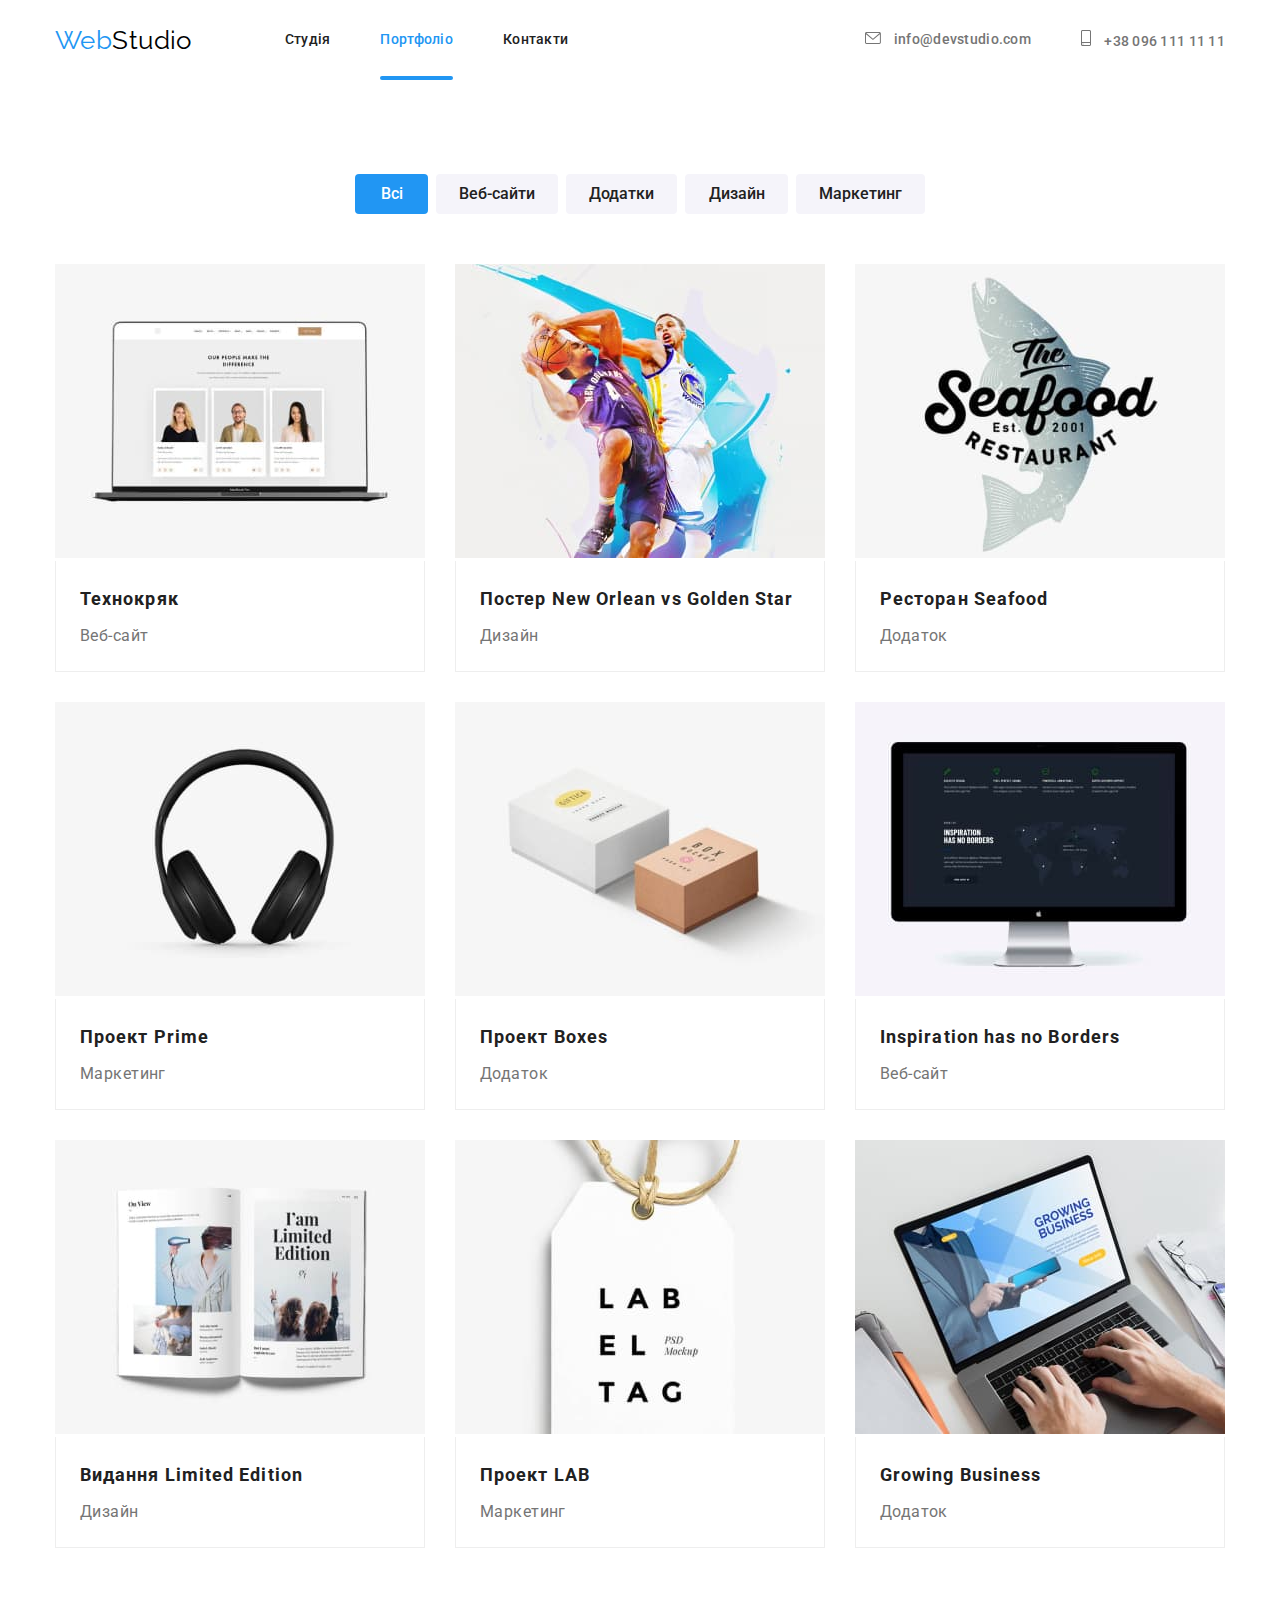
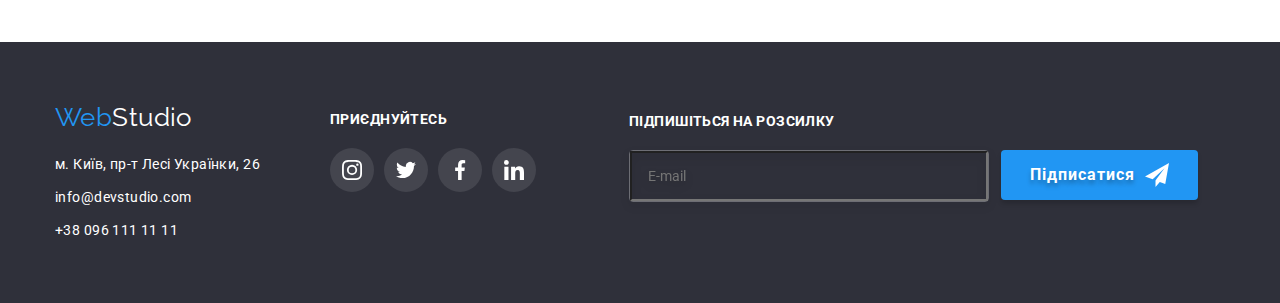
==== commit e7360aba: "add SCSS" ====
--- a/portfolio.html
+++ b/portfolio.html
@@ -13,6 +13,7 @@
     <link rel="stylesheet" href="https://cdnjs.cloudflare.com/ajax/libs/modern-normalize/1.1.0/modern-normalize.min.css"
         integrity="sha512-wpPYUAdjBVSE4KJnH1VR1HeZfpl1ub8YT/NKx4PuQ5NmX2tKuGu6U/JRp5y+Y8XG2tV+wKQpNHVUX03MfMFn9Q=="
         crossorigin="anonymous" referrerpolicy="no-referrer" />
+    <link rel="stylesheet" href="./css/main.min.css">
     <link rel="stylesheet" href="./css/styles.css">
 </head>
 
--- a/css/main.min.css
+++ b/css/main.min.css
@@ -0,0 +1 @@
+/*! modern-normalize v1.1.0 | MIT License | https://github.com/sindresorhus/modern-normalize */*,::before,::after{-webkit-box-sizing:border-box;box-sizing:border-box}html{line-height:1.15;-webkit-text-size-adjust:100%;-moz-tab-size:4;-o-tab-size:4;tab-size:4}body{margin:0;font-family:system-ui,-apple-system,"Segoe UI",Roboto,Helvetica,Arial,sans-serif,"Apple Color Emoji","Segoe UI Emoji"}hr{height:0;color:inherit}abbr[title]{-webkit-text-decoration:underline dotted;text-decoration:underline dotted}b,strong{font-weight:bolder}code,kbd,samp,pre{font-family:ui-monospace,SFMono-Regular,Consolas,"Liberation Mono",Menlo,monospace;font-size:1em}small{font-size:80%}sub,sup{font-size:75%;line-height:0;position:relative;vertical-align:baseline}sub{bottom:-0.25em}sup{top:-0.5em}table{text-indent:0;border-color:inherit}button,input,optgroup,select,textarea{font-family:inherit;font-size:100%;line-height:1.15;margin:0}button,select{text-transform:none}button,[type=button],[type=reset],[type=submit]{-webkit-appearance:button}::-moz-focus-inner{border-style:none;padding:0}:-moz-focusring{outline:1px dotted ButtonText}:-moz-ui-invalid{box-shadow:none}legend{padding:0}progress{vertical-align:baseline}::-webkit-inner-spin-button,::-webkit-outer-spin-button{height:auto}[type=search]{-webkit-appearance:textfield;outline-offset:-2px}::-webkit-search-decoration{-webkit-appearance:none}::-webkit-file-upload-button{-webkit-appearance:button;font:inherit}summary{display:list-item}:root{--primari-text-color: #757575;--title-text-color: #212121;--accent-color: #2196F3;--primary-white-color: #FFFFFF;--secondary-white-color: rgba(255, 255, 255, 0.6);--anim-slov: 250ms cubic-bezier(0.4, 0, 0.2, 1)}.visually-hidden{position:absolute;width:1px;height:1px;margin:-1px;border:0;padding:0;white-space:nowrap;-webkit-clip-path:inset(100%);clip-path:inset(100%);clip:rect(0 0 0 0);overflow:hidden}body{background-color:var(--primary-white-color);color:var(--primari-text-color);font-family:Roboto,sans-serif;font-size:14px;letter-spacing:.03em}html{-webkit-box-sizing:border-box;box-sizing:border-box}*,*::after,*::before{-webkit-box-sizing:inherit;box-sizing:inherit}.list{margin:0;padding:0;list-style:none}.img{display:block;max-width:100%;height:auto}.container{margin-left:auto;margin-right:auto;width:1200px;padding-left:15px;padding-right:15px}.section{padding-top:94px;padding-bottom:94px}.section__title{margin-top:0;margin-bottom:50px;color:var(--title-text-color);font-weight:700;font-size:36px;line-height:1.17;text-align:center}.logo{color:var(--accent-color);font-family:Raleway,sans-serif;font-size:26px;line-height:1.19;text-decoration:none}.logo__primary{color:#000}.logo__secondary{color:var(--primary-white-color)}.project__btn{display:-webkit-box;display:-ms-flexbox;display:flex;-webkit-box-pack:center;-ms-flex-pack:center;justify-content:center;margin-bottom:50px;gap:8px}.project__btn-primary{border-radius:4px;padding:6px 22px;min-width:73px;border:1px solid rgba(0,0,0,0);background-color:var(--accent-color);color:var(--primary-white-color);cursor:pointer;font-weight:500;font-size:16px;line-height:1.62}.project__btn-secondary{border-radius:4px;padding:6px 22px;min-width:103px;border:1px solid rgba(0,0,0,0);background-color:#f5f4fa;color:var(--title-text-color);cursor:pointer;font-weight:500;font-size:16px;line-height:1.62;-webkit-transition:color var(--anim-slov),background-color var(--anim-slov),-webkit-box-shadow var(--anim-slov);transition:color var(--anim-slov),background-color var(--anim-slov),-webkit-box-shadow var(--anim-slov);transition:color var(--anim-slov),background-color var(--anim-slov),box-shadow var(--anim-slov);transition:color var(--anim-slov),background-color var(--anim-slov),box-shadow var(--anim-slov),-webkit-box-shadow var(--anim-slov)}.project__btn-secondary:hover,.project__btn-secondary:focus{background-color:var(--accent-color);color:var(--primary-white-color);-webkit-box-shadow:0px 4px 4px rgba(0,0,0,.25);box-shadow:0px 4px 4px rgba(0,0,0,.25)}.footer__newssub-form{margin-top:12px;margin-left:93px;width:570px;height:86px}.footer__newssub-title{margin-top:0px;margin-bottom:20px;font-size:14px;line-height:1.14;letter-spacing:.03em;text-transform:uppercase;color:var(--primary-white-color)}.footer__newssub-area{display:-webkit-box;display:-ms-flexbox;display:flex;gap:12px}.footer__newssub-field{margin:0;border:1px solid rgba(255,255,255,.3);-webkit-filter:drop-shadow(0px 4px 4px rgba(0, 0, 0, 0.15));filter:drop-shadow(0px 4px 4px rgba(0, 0, 0, 0.15));border-radius:4px}.footer__newssub-input{width:358px;height:50px;background-color:rgba(0,0,0,0);padding-left:16px;outline:rgba(0,0,0,0);color:rgba(255,255,255,.6)}.footer__newssub-btn{display:-webkit-box;display:-ms-flexbox;display:flex;-webkit-box-align:center;-ms-flex-align:center;align-items:center;cursor:pointer;pointer-events:initial;height:50px;font-style:normal;font-weight:700;font-size:16px;line-height:1.88;text-align:center;letter-spacing:.06em;text-shadow:0px 4px 4px rgba(0,0,0,.25);color:var(--primary-white-color);background-color:var(--accent-color);border:1px solid rgba(0,0,0,0);-webkit-box-shadow:0px 4px 4px rgba(0,0,0,.15);box-shadow:0px 4px 4px rgba(0,0,0,.15);border-radius:4px;gap:10px;padding:10px 28px}.backdrop{position:fixed;top:0;left:0;width:100%;height:100%;background-color:rgba(0,0,0,.25);z-index:100;opacity:1;pointer-events:initial;-webkit-transform:translate(-50% -50%) scale(1);transform:translate(-50% -50%) scale(1);-webkit-transition:all transform 250ms cubic-bezier(0.4, 0, 0.2, 1);transition:all transform 250ms cubic-bezier(0.4, 0, 0.2, 1)}.backdrop.is-hidden{opacity:0;pointer-events:none}.modal{position:absolute;top:50%;left:50%;min-height:581px;min-width:528px;padding:15px;background-color:var(--primary-white-color);-webkit-transform:translate(-50%, -50%) scale(1);transform:translate(-50%, -50%) scale(1);-webkit-transition:-webkit-transform 250ms cubic-bezier(0.4, 0, 0.2, 1);transition:-webkit-transform 250ms cubic-bezier(0.4, 0, 0.2, 1);transition:transform 250ms cubic-bezier(0.4, 0, 0.2, 1);transition:transform 250ms cubic-bezier(0.4, 0, 0.2, 1), -webkit-transform 250ms cubic-bezier(0.4, 0, 0.2, 1);border-radius:4px 0px,4px rgba(0,0,0,.25);-webkit-box-shadow:0px 4px 4px 0px rgba(0,0,0,.2509803922);box-shadow:0px 4px 4px 0px rgba(0,0,0,.2509803922)}.backdrop.is-hidden .modal{-webkit-transform:translate(-50%, -50%) scale(0.2);transform:translate(-50%, -50%) scale(0.2);-webkit-transition:-webkit-transform 250ms cubic-bezier(0.4, 0, 0.2, 1);transition:-webkit-transform 250ms cubic-bezier(0.4, 0, 0.2, 1);transition:transform 250ms cubic-bezier(0.4, 0, 0.2, 1);transition:transform 250ms cubic-bezier(0.4, 0, 0.2, 1), -webkit-transform 250ms cubic-bezier(0.4, 0, 0.2, 1)}.modal__btn{position:absolute;top:8px;right:8px;width:30px;height:30px;-webkit-box-align:center;-ms-flex-align:center;align-items:center;-webkit-box-pack:center;-ms-flex-pack:center;justify-content:center;background-color:var(--primary-white-color);border-radius:50%;border:1px solid rgba(0,0,0,.1019607843);padding:5px}.modal__btn-icon{display:inline-block;-ms-flex-negative:0;flex-shrink:0;-webkit-transition:fill var(--anim-slov);transition:fill var(--anim-slov)}.modal__btn-icon:hover{fill:var(--accent-color)}label{display:block;margin:0 auto}.subscription__title{margin-top:40px;margin-bottom:12px;font-size:20px;line-height:1.15;text-align:center;letter-spacing:.03em;color:var(--title-text-color)}.subscription__form{width:528px;height:581px}.subscription__group{width:448px;height:342px;margin-left:40px;margin-right:40px;margin-bottom:20px}.subscription__field{position:relative;display:-webkit-box;display:-ms-flexbox;display:flex;-webkit-box-orient:vertical;-webkit-box-direction:normal;-ms-flex-direction:column;flex-direction:column;margin-bottom:10px}.subscription__field:last-child{margin-bottom:0px}.subscription__name{font-size:12px;line-height:1.17;letter-spacing:.01em;color:var(--primari-text-color);margin-bottom:4px}.subscription__input{display:inline-block;width:100%;height:40px;padding-left:42px;font-family:inherit;border:1px solid rgba(33,33,33,.2);border-radius:4px;outline:rgba(0,0,0,0);-webkit-transition:border var(--anim-slov);transition:border var(--anim-slov)}.subscription__input:focus,.subscription__textarea:focus{border:1px solid var(--accent-color);border-radius:4px}.subscription__input:focus+.subscription__input-icon{fill:var(--accent-color)}.subscription__input-icon{position:absolute;display:inline-block;-ms-flex-negative:0;flex-shrink:0;top:29px;left:12px;-webkit-transition:fill var(--anim-slov);transition:fill var(--anim-slov)}.subscription__textarea{display:inline-block;resize:none;width:448px;height:120px;padding:12px 16px;font-size:12px;line-height:14px;letter-spacing:.01em;color:rgba(117,117,117,.5);border:1px solid rgba(33,33,33,.2);border-radius:4px;outline:rgba(0,0,0,0);-webkit-transition:border var(--anim-slov);transition:border var(--anim-slov)}.subscription__contract-flied{display:-webkit-box;display:-ms-flexbox;display:flex;-webkit-box-pack:center;-ms-flex-pack:center;justify-content:center;-webkit-box-align:center;-ms-flex-align:center;align-items:center;gap:7px;margin-top:20px;margin-bottom:30px}.subscription__contract-check{display:-webkit-inline-box;display:-ms-inline-flexbox;display:inline-flex;-webkit-box-align:center;-ms-flex-align:center;align-items:center;-webkit-box-pack:center;-ms-flex-pack:center;justify-content:center;width:16px;height:15px;outline:2px solid #000;outline-offset:-2px;border-radius:2px;-webkit-transition:outline var(--anim-slov),background-color var(--anim-slov);transition:outline var(--anim-slov),background-color var(--anim-slov)}.subscription__contract-input:checked+.subscription__contract-check{outline:var(--accent-color);background-color:var(--accent-color)}.subscription__contract{line-height:1.71;letter-spacing:.03em}.subscription__contract-name{color:var(--accent-color);line-height:1.71;letter-spacing:.03em}.subscription__form-btn{display:-webkit-box;display:-ms-flexbox;display:flex;-webkit-box-align:center;-ms-flex-align:center;align-items:center;text-align:center;font-family:inherit;cursor:pointer;margin-bottom:40px;margin-left:auto;margin-right:auto;font-style:normal;font-weight:700;font-size:16px;line-height:1.88;letter-spacing:.06em;color:var(--primary-white-color);background-color:var(--accent-color);border:1px solid rgba(0,0,0,0);border-radius:4px;-webkit-box-shadow:0px 4px 4px 0px rgba(0,0,0,.25);box-shadow:0px 4px 4px 0px rgba(0,0,0,.25);padding:10px 52px}.header__content{display:-webkit-box;display:-ms-flexbox;display:flex}.header__nav{display:-webkit-box;display:-ms-flexbox;display:flex;-webkit-box-align:center;-ms-flex-align:center;align-items:center}.header__nav-list{display:-webkit-box;display:-ms-flexbox;display:flex;margin-left:93px;gap:50px}.header__nav-link{display:block;position:relative;color:var(--title-text-color);font-weight:500;line-height:1.14;letter-spacing:.02em;text-decoration:none;padding-top:32px;padding-bottom:32px}.header__nav-link:hover,.header__nav-link:focus{color:var(--accent-color)}.header__nav-link--current{color:var(--accent-color);-webkit-transition:color var(--anim-slov);transition:color var(--anim-slov)}.header__nav-link--current::after{position:absolute;content:"";width:100%;height:4px;left:0;bottom:0;background-color:var(--accent-color);border-radius:4px}.header__contact{display:-webkit-box;display:-ms-flexbox;display:flex;margin-left:auto;gap:50px}.header__contact-item{display:-webkit-box;display:-ms-flexbox;display:flex;-webkit-box-align:center;-ms-flex-align:center;align-items:center}.header__contact-link{color:var(--primari-text-color);font-weight:500;line-height:1.14;letter-spacing:.02em;text-decoration:none;-webkit-transition:color var(--anim-slov);transition:color var(--anim-slov)}.header__contact-link:hover,.header__contact-link:focus{color:var(--accent-color)}.header__contact-icon{fill:currentColor;margin-right:10px}.hero{padding:200px 0}.hero__title{margin-top:0;margin-bottom:30px;margin-left:auto;margin-right:auto;width:696px;text-align:center;color:var(--primary-white-color);font-weight:900;font-size:44px;line-height:1.36;letter-spacing:.06em;text-transform:uppercase}.hero__overlay{max-width:1600px;height:600px;margin-left:auto;margin-right:auto;background-image:url("../image/overlay.png"),url("../image/hero.jpg"),url("../image/bg.png");border:1px solid #000;-webkit-box-shadow:0px 4px 4px rgba(0,0,0,.25);box-shadow:0px 4px 4px rgba(0,0,0,.25)}.hero__btn{margin-left:auto;margin-right:auto;border-radius:4px;padding:10px 32px;border:1px solid rgba(0,0,0,0);background-color:var(--accent-color);color:var(--primary-white-color);font-family:inherit;cursor:pointer;font-weight:700;font-size:16px;line-height:1.88;display:-webkit-box;display:-ms-flexbox;display:flex;-webkit-box-align:center;-ms-flex-align:center;align-items:center;letter-spacing:.06em}.feature__list{display:-webkit-box;display:-ms-flexbox;display:flex;gap:30px}.feature__list-item{width:calc((100% - 90px)/4)}.feature__list-card{background-color:#f5f4fa;border-radius:4px;width:270px;height:120px;display:-webkit-box;display:-ms-flexbox;display:flex;-webkit-box-pack:center;-ms-flex-pack:center;justify-content:center;-webkit-box-align:center;-ms-flex-align:center;align-items:center}.feature__list-name{margin:0;margin-top:30px;margin-bottom:10px;color:var(--title-text-color);font-size:14px;line-height:1.14;text-transform:uppercase}.feature__list-text{margin-top:0;margin-bottom:0;line-height:1.71}.works{padding-top:0}.works__list{display:-webkit-box;display:-ms-flexbox;display:flex;gap:30px}.works__list-item{position:relative;overflow:hidden;width:370px}.works__list-label{position:absolute;font-weight:700;font-size:14px;text-align:center;letter-spacing:.03em;text-transform:uppercase;color:var(--primary-white-color);background-color:rgba(47,48,58,.8);padding-top:27px;padding-bottom:27px;margin:0;bottom:0;left:0;width:100%}.team{background-color:#f5f4fa}.team__list{display:-webkit-box;display:-ms-flexbox;display:flex;gap:30px}.team__list-item{width:calc((100% - 90px)/4);background-color:var(--primary-white-color)}.team__card{-webkit-box-shadow:0px 1px 3px rgba(0,0,0,.12),0px 1px 1px rgba(0,0,0,.14),0px 2px 1px rgba(0,0,0,.2);box-shadow:0px 1px 3px rgba(0,0,0,.12),0px 1px 1px rgba(0,0,0,.14),0px 2px 1px rgba(0,0,0,.2);border-radius:0px 0px 4px 4px;padding-top:30px;padding-bottom:30px}.team__card-name{margin-top:0;margin-bottom:10px;color:var(--title-text-color);font-weight:500;font-size:16px;line-height:1.19;text-align:center}.team__card-description{margin-top:0;margin-bottom:0;font-size:16px;line-height:1.19;text-align:center}.team__social{display:-webkit-box;display:-ms-flexbox;display:flex;margin-top:16px;margin-left:32px;margin-right:32px}.team__social-item{gap:10px}.team__social-link{display:-webkit-inline-box;display:-ms-inline-flexbox;display:inline-flex;-webkit-box-align:center;-ms-flex-align:center;align-items:center;-webkit-box-pack:center;-ms-flex-pack:center;justify-content:center;width:44px;height:44px;background-color:var(--primary-white-color);border-radius:50%;fill:#afb1b8;-webkit-transition:fill var(--anim-slov),background-color var(--anim-slov);transition:fill var(--anim-slov),background-color var(--anim-slov)}.team__social-link:hover{background-color:var(--accent-color);fill:var(--primary-white-color)}.team__social-icon{display:inline-block;-ms-flex-negative:0;flex-shrink:0}.clients__list{display:-webkit-box;display:-ms-flexbox;display:flex;gap:30px}.clients__list-item{display:-webkit-box;display:-ms-flexbox;display:flex;-webkit-box-align:center;-ms-flex-align:center;align-items:center;-webkit-box-pack:center;-ms-flex-pack:center;justify-content:center;width:170px;height:92px;fill:#afb1b8;border:1px solid #afb1b8;border-radius:4px;-webkit-transition:fill var(--anim-slov),border var(--anim-slov);transition:fill var(--anim-slov),border var(--anim-slov)}.clients__list-item:hover{fill:var(--accent-color);border:1px solid var(--accent-color)}.project__card{display:-webkit-box;display:-ms-flexbox;display:flex;-ms-flex-wrap:wrap;flex-wrap:wrap;gap:30px;background-color:var(--primary-white-color)}.project__card-item{width:calc((100% - 60px)/3);-webkit-transition:color var(--anim-slov);transition:color var(--anim-slov)}.project__card-item:hover,.project__card-item:focus{cursor:pointer;-webkit-box-shadow:0px 1px 1px rgba(0,0,0,.12),0px 4px 4px rgba(0,0,0,.06),1px 4px 6px rgba(0,0,0,.16);box-shadow:0px 1px 1px rgba(0,0,0,.12),0px 4px 4px rgba(0,0,0,.06),1px 4px 6px rgba(0,0,0,.16)}.project__card-item:hover .project__card-overlay,.project__card-item:focus .project__card-overlay{-webkit-transform:translate(0);transform:translate(0)}.project__card-trum{position:relative;overflow:hidden}.project__card-overlay{position:absolute;bottom:0;left:0;width:100%;height:100%;background-color:rgba(33,150,243,.9);margin:0;padding:63px 24px;font-size:18px;line-height:1.56;letter-spacing:.03em;color:var(--primary-white-color);-webkit-transform:translatey(100%);transform:translatey(100%);-webkit-transition:-webkit-transform var(--anim-slov);transition:-webkit-transform var(--anim-slov);transition:transform var(--anim-slov);transition:transform var(--anim-slov), -webkit-transform var(--anim-slov)}.project__card-content{border:1px solid #eee;border-top:rgba(0,0,0,0);padding:20px 24px}.project__card-name{margin-top:0;margin-bottom:4px;color:var(--title-text-color);font-size:18px;line-height:2;letter-spacing:.06em}.project__card-position{margin-top:0;margin-bottom:0;font-size:16px;line-height:1.88}.footer{padding-top:60px;padding-bottom:60px;background-color:#2f303a}.footer__contact{display:-webkit-box;display:-ms-flexbox;display:flex;-webkit-box-align:stretch;-ms-flex-align:stretch;align-items:stretch}.footer__contact-info{margin-top:20px}.footer__contact-item{margin-bottom:9px}.footer__contact-item:last-child{margin-bottom:0}.footer__contact-link{color:var(--primary-white-color);line-height:1.71;font-style:normal;text-decoration:none}.footer__contact-link.current{color:var(--secondary-white-color);-webkit-transition:color var(--anim-slov);transition:color var(--anim-slov)}.footer__contact-link--current:hover,.footer__contact-link--current:focus{color:var(--accent-color)}.footer__join{margin-top:10px;margin-left:70px;width:206px;height:80px}.footer__join-name{font-size:14px;line-height:1.14;letter-spacing:.03em;text-transform:uppercase;color:var(--primary-white-color);margin-top:0;margin-bottom:20px}.footer__social-list{display:-webkit-box;display:-ms-flexbox;display:flex;gap:10px}.footer__social-link{display:-webkit-box;display:-ms-flexbox;display:flex;-webkit-box-align:center;-ms-flex-align:center;align-items:center;-webkit-box-pack:center;-ms-flex-pack:center;justify-content:center;width:44px;height:44px;background-color:rgba(255,255,255,.1);border-radius:50%;fill:var(--primary-white-color);-webkit-transition:background-color var(--anim-slov);transition:background-color var(--anim-slov)}.footer__social-link:hover,.footer__social-link:focus{background-color:var(--accent-color)}.footer__social-icon{display:inline-block;-ms-flex-negative:0;flex-shrink:0}/*# sourceMappingURL=main.min.css.map */--- a/css/styles.css
+++ b/css/styles.css
@@ -6,19 +6,19 @@
 /* белый вторичный rgba(255, 255, 255, 0.6) */
 
 /* первичный шрифт Roboto 400 500 700 900 */
-/* вторичный шрифт Raleway 700*/
-
-
-:root {
+/* вторичный шрифт Raleway 700 */
+
+
+/* :root {
     --primari-text-color: #757575;
     --title-text-color: #212121;
     --accent-color: #2196F3;
     --primary-white-color: #FFFFFF;
     --secondary-white-color: rgba(255, 255, 255, 0.6);
     --anim-slov: 250ms cubic-bezier(0.4, 0, 0.2, 1);
-}
-
-body {
+} */
+
+/* body {
     background-color: var(--primary-white-color);
     color: var(--primari-text-color);
 
@@ -35,17 +35,23 @@
 *::after,
 *::before {
     box-sizing: inherit;
-}
+} */
 
 /* Утилиты */
 
-.list {
+/* .list { 
     margin: 0;
     padding: 0;
     list-style: none;
 }
 
-.visually-hidden {
+.img {
+    display: block;
+    max-width: 100%;
+    height: auto;
+}  */
+
+/* .visually-hidden {
     position: absolute;
     width: 1px;
     height: 1px;
@@ -56,28 +62,21 @@
     clip-path: inset(100%);
     clip: rect(0 0 0 0);
     overflow: hidden;
-}
-
-.container {
+} */
+
+/* .container {
     margin-left: auto;
     margin-right: auto;
     width: 1200px;
     padding-left: 15px;
     padding-right: 15px;
-}
-
-.img {
-    display: block;
-    max-width: 100%;
-    height: auto;
-}        
-
+} */
 
 /* Header */
 
 /* Logo */
 
-.logo {
+/* .logo {
     color: var(--accent-color);
     font-family: Raleway, sans-serif;
     
@@ -92,11 +91,11 @@
 
 .logo__secondary {
     color: var(--primary-white-color); 
-}
+} */
 
 /* Nav, Contact */
 
-.header__content {
+/* .header__content {
     display: flex;
 }
 
@@ -177,7 +176,7 @@
 .header__contact-icon {
     fill: currentColor;
     margin-right: 10px;
-}
+} */
 
 /* Styles from index.html */
 
@@ -185,7 +184,7 @@
 
 /* Hero */
 
-.hero {
+/* .hero {
     padding: 200px 0;
 }
 
@@ -234,11 +233,11 @@
     display: flex;
     align-items: center;
     letter-spacing: 0.06em;
-}
+} */
 
 /* Sections */
 
-.section {
+/* .section {
     padding-top: 94px;
     padding-bottom: 94px;
 }
@@ -252,11 +251,11 @@
     font-size: 36px;
     line-height: 1.17;
     text-align: center;
-}
+}  */
 
 /* Features */
 
-.feature__list {
+/* .feature__list {
     display: flex;
     gap: 30px;
 }
@@ -292,11 +291,11 @@
     margin-bottom: 0;
 
     line-height: 1.71;
-}
+} */
 
 /* Our works */
 
-.works {
+/* .works {
     padding-top: 0;
 }
 
@@ -329,11 +328,11 @@
     bottom: 0;
     left: 0;
     width: 100%;
-}
+} */
 
 /* Our teams */
 
-.team {
+/* .team {
     background-color: #F5F4FA;
 }
 
@@ -410,11 +409,11 @@
 .team__social-icon {
     display: inline-block;
     flex-shrink: 0;
-}
+} */
 
 /* Our clients */
 
-.clients__list {
+/* .clients__list {
     display: flex;
     gap: 30px;
 }
@@ -438,14 +437,13 @@
 .clients__list-item:hover {
     fill: var(--accent-color);
     border: 1px solid var(--accent-color);
-}
-
+} */
 
 /* Projects */
 
 /* Button projects */
 
-.project__btn {
+/* .project__btn {
     display: flex;
     justify-content: center;
     margin-bottom: 50px;
@@ -491,11 +489,11 @@
     background-color: var(--accent-color);
     color: var(--primary-white-color);
     box-shadow: 0px 4px 4px rgba(0, 0, 0, 0.25);
-}
+} */
 
 /* Our projects */
 
-.project__card {
+/* .project__card {
     display: flex;
     flex-wrap: wrap;
     gap: 30px;
@@ -507,6 +505,14 @@
     width: calc((100% - 2 * 30px) / 3);
 
     transition: color var(--anim-slov);
+}
+
+.project__card-item:hover,
+.project__card-item:focus {
+    cursor: pointer;
+    box-shadow: 0px 1px 1px rgba(0, 0, 0, 0.12),
+        0px 4px 4px rgba(0, 0, 0, 0.06),
+        1px 4px 6px rgba(0, 0, 0, 0.16);
 }
 
 .project__card-item:hover .project__card-overlay,
@@ -564,20 +570,20 @@
 
     font-size: 16px;
     line-height: 1.88;
-}
+} */
 
 /* Footer */
 
 /* Footer contacts */
 
-.footer {
+/* .footer {
     padding-top: 60px;
     padding-bottom: 60px;
 
     background-color: #2F303A;
-}
-
-.footer__contact {
+} */
+
+/* .footer__contact {
     display: flex;
     align-items: stretch;
 }
@@ -611,11 +617,11 @@
 .footer__contact-link--current:hover,
 .footer__contact-link--current:focus {
     color: var(--accent-color);
-}
+} */
 
 /* Footer join */
 
-.footer__join {
+/* .footer__join {
     margin-top: 10px;
     margin-left: 70px;
     width: 206px;
@@ -660,11 +666,11 @@
 .footer__social-icon {
     display: inline-block;
     flex-shrink: 0;
-}
+} */
 
 /* Footer news subscription form */
 
-.footer__newssub-form {
+/* .footer__newssub-form {
     margin-top: 12px;
     margin-left: 93px;
     width: 570px;
@@ -728,10 +734,11 @@
 
     gap: 10px;
     padding: 10px 28px;
-}
+} */
 
 /* Modal window */
-.backdrop {
+
+/* .backdrop {
     position: fixed;
     top: 0;
     left: 0;
@@ -741,7 +748,6 @@
 
     z-index: 100;
     opacity: 1;
-    /* visibility: visible; */
     pointer-events: initial;
 
     transform: translate(-50% -50%) scale(1);
@@ -750,11 +756,10 @@
 
 .backdrop.is-hidden {
     opacity: 0;
-    /* visibility: hidden; */
     pointer-events: none;
-}
-
-.modal {
+} */
+
+/* .modal {
     position: absolute;
     top: 50%;
     left: 50%;
@@ -765,19 +770,17 @@
 
     transform: translate(-50%, -50%) scale(1);
     transition: transform 250ms cubic-bezier(0.4, 0, 0.2, 1);
-    /* transform: translate(-50%, -50%) scale(1);
-    transition: transform var(--anim-slov); */
 
     border-radius: 4px 0px, 4px rgba(0, 0, 0, 0.25);
     box-shadow: 0px 4px 4px 0px #00000040;
-}
-
-.backdrop.is-hidden .modal {
+} */
+
+/* .backdrop.is-hidden .modal {
     transform: translate(-50%, -50%) scale(0.2);
     transition: transform 250ms cubic-bezier(0.4, 0, 0.2, 1);
 }
 
-.modal-btn {
+.modal__btn {
     position: absolute;
     top: 8px;
     right: 8px;
@@ -789,24 +792,24 @@
     border-radius: 50%;
     border: 1px solid #0000001A;
     padding: 5px;
-}
-
-.modal-btn-icon {
+} */
+
+/* .modal__btn-icon {
     display: inline-block;
     flex-shrink: 0;
     transition: fill var(--anim-slov);
 }
 
-.modal-btn-icon:hover {
+.modal__btn-icon:hover {
     fill: var(--accent-color);
-}
-
-label {
+} */
+
+/* label {
     display: block;
     margin: 0 auto;
 }
 
-.subscription-title {
+.subscription__title {
     margin-top: 40px;
     margin-bottom: 12px;
 
@@ -816,14 +819,14 @@
     letter-spacing: 0.03em;
     
     color: var(--title-text-color);
-}
-
-.subscription-form {
+} */
+
+/* .subscription__form {
     width: 528px;
     height: 581px;
 }
 
-.subscription-form-group {
+.subscription__group {
     width: 448px;
     height: 342px;
     margin-left: 40px;
@@ -831,18 +834,18 @@
     margin-bottom: 20px;
 }
 
-.subscription-form-field {
+.subscription__field {
     position: relative;
     display: flex;
     flex-direction: column;
     margin-bottom: 10px;
 }
 
-.subscription-form-field:last-child {
+.subscription__field:last-child {
     margin-bottom: 0px;
-}
-
-.subscription-field-name {
+} */
+
+/* .subscription__name {
     font-size: 12px;
     line-height: 1.17;
     letter-spacing: 0.01em;
@@ -851,7 +854,7 @@
     margin-bottom: 4px;
 }
 
-.subscription-field-input {
+.subscription__input {
     display: inline-block;
     width: 100%;
     height: 40px;
@@ -865,20 +868,17 @@
     transition: border var(--anim-slov);
 }
 
-/* .subscription-field-input:hover, */
-.subscription-field-input:focus,
-/* .subscription-field-textarea:hover, */
-.subscription-field-textarea:focus {
+.subscription__input:focus,
+.subscription__textarea:focus {
     border: 1px solid var(--accent-color);
     border-radius: 4px;
-}
-
-/* .subscription-field-input:hover + .subscription-field-icon, */
-.subscription-field-input:focus + .subscription-field-icon {
+} */
+/* 
+.subscription__input:focus + .subscription__input-icon {
     fill: var(--accent-color);
 }
 
-.subscription-field-icon {
+.subscription__input-icon {
     position: absolute;
     display: inline-block;
     flex-shrink: 0;
@@ -888,17 +888,17 @@
     transition: fill var(--anim-slov);
 }
 
-.subscription-field-textarea {
+.subscription__textarea {
     display: inline-block;
     resize: none;
     width: 448px;
     height: 120px;
     padding: 12px 16px;
-/* 
+
     font-size: 12px;
     line-height: 14px;
     letter-spacing: 0.01em;
-    color: rgba(117, 117, 117, 0.5); */
+    color: rgba(117, 117, 117, 0.5); 
 
     border: 1px solid rgba(33, 33, 33, 0.2);
     border-radius: 4px;
@@ -907,7 +907,7 @@
     transition: border var(--anim-slov);
 }
 
-.subscription-contract-flied {
+.subscription__contract-flied {
     display: flex;
     justify-content: center;
     align-items: center;
@@ -916,7 +916,7 @@
     margin-bottom: 30px;
 }
 
-.subscription-contract-check {
+.subscription__contract-check {
     display: inline-flex;
     align-items: center;
     justify-content: center;
@@ -931,23 +931,23 @@
         background-color var(--anim-slov);
 }
 
-.subscription-contract-input:checked + .subscription-contract-check {
+.subscription__contract-input:checked + .subscription__contract-check {
     outline: var(--accent-color);
     background-color: var(--accent-color);
 }
 
-.subscription-contract {
+.subscription__contract {
     line-height: 1.71;
     letter-spacing: 0.03em;
 }
 
-.subscription-contract-name {
+.subscription__contract-name {
     color: var(--accent-color);
     line-height: 1.71;
     letter-spacing: 0.03em;
 }
 
-.subscription-form-btn {
+.subscription__form-btn {
     display: flex;
     align-items: center;
     text-align: center;
@@ -970,4 +970,4 @@
     border-radius: 4px;
     box-shadow: 0px 4px 4px 0px rgba(0, 0, 0, 0.25);
     padding: 10px 52px;
-}
+} */
